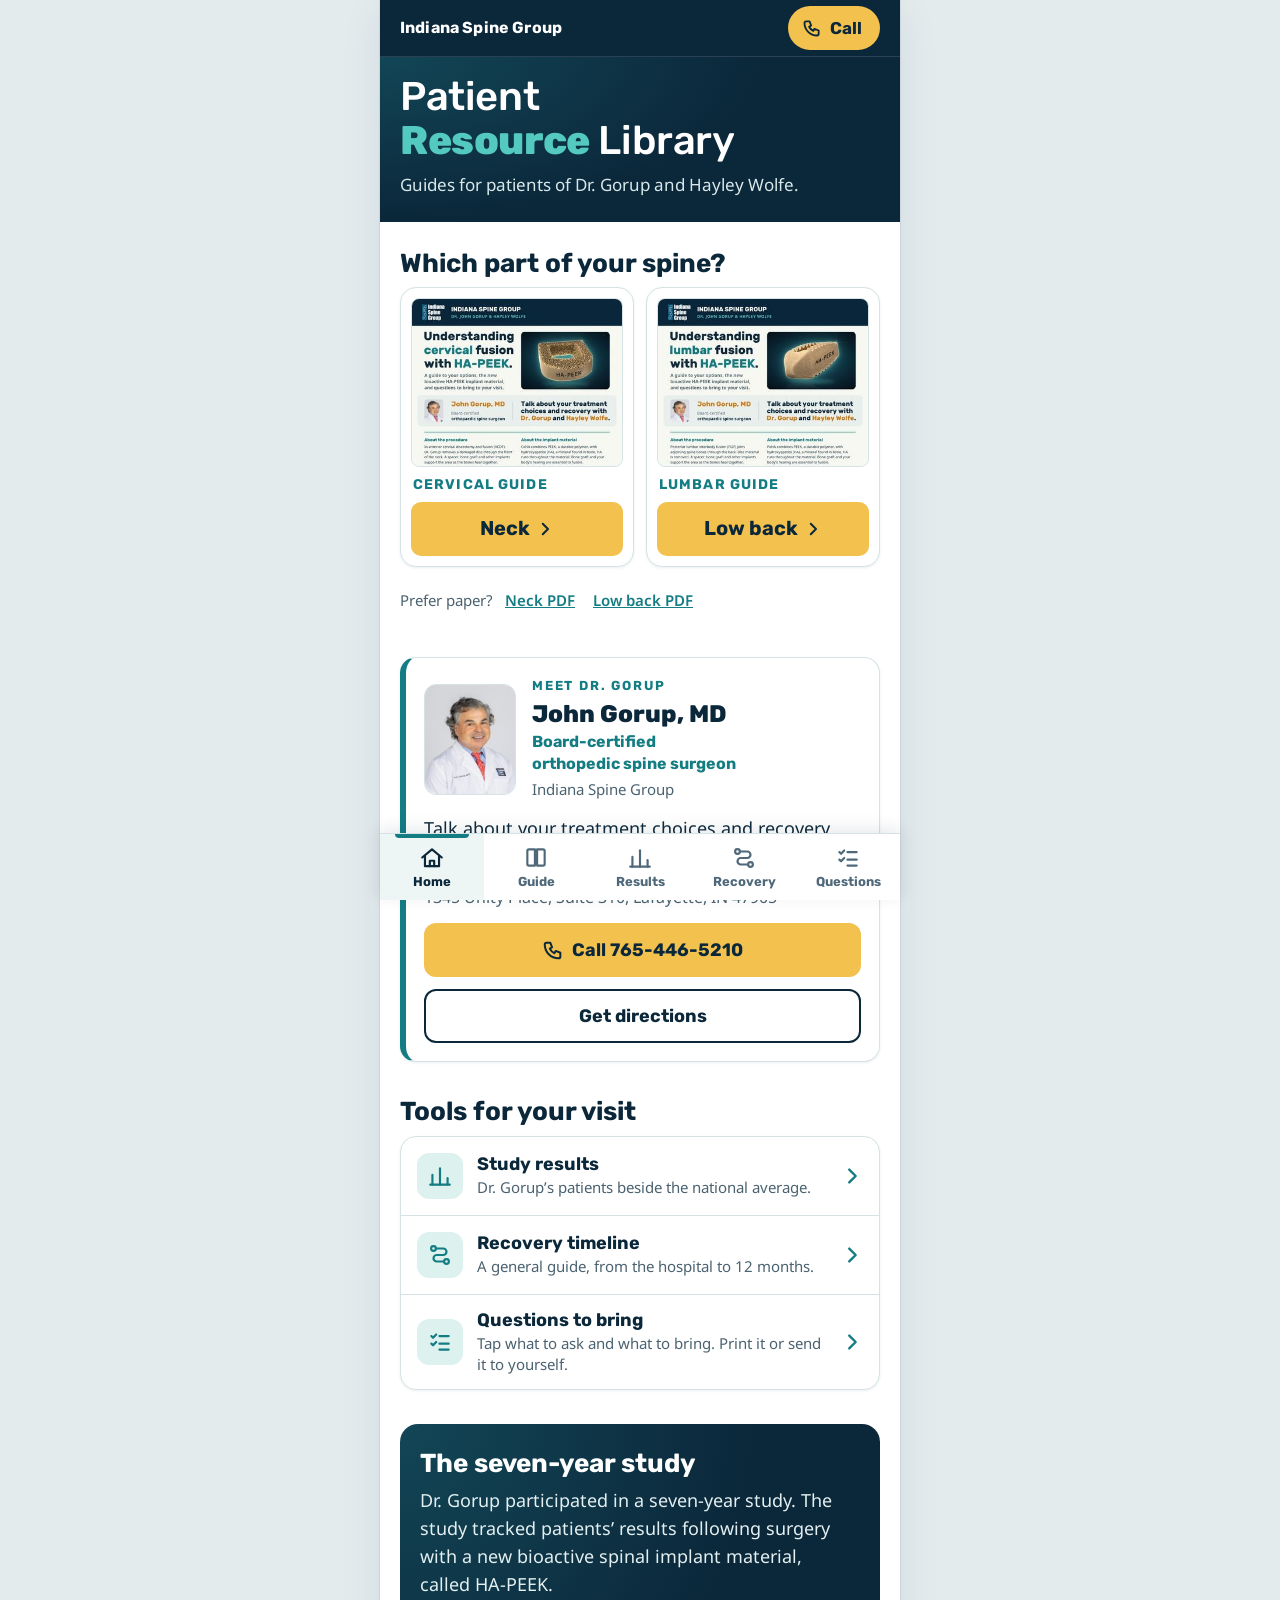
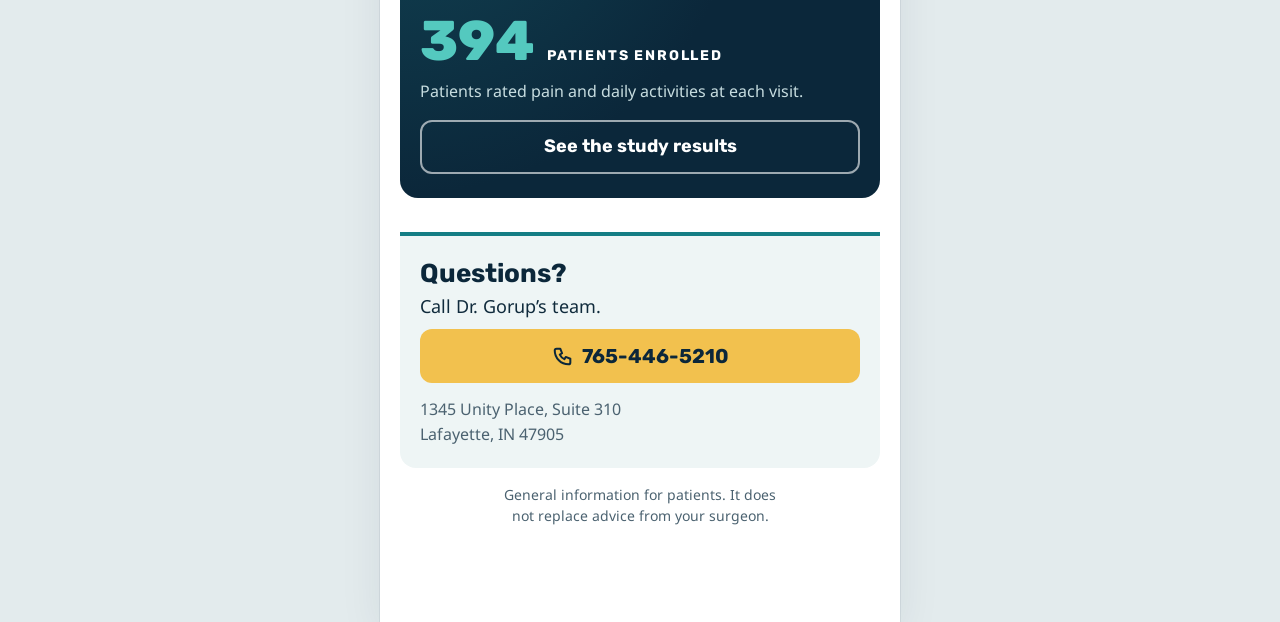
==== index.html @ 713bd97b "Site: remove the "Coming soon / Common questions" block from the home page - Home page no longer sho" ====
<!doctype html>
<html lang="en">
<head>
<meta charset="utf-8">
<meta name="viewport" content="width=device-width, initial-scale=1, viewport-fit=cover">
<meta name="robots" content="noindex, nofollow">
<meta name="format-detection" content="telephone=no">
<title>Patient Resource Library · Dr. John Gorup · Indiana Spine Group</title>
<meta name="description" content="Guides for patients of Dr. John Gorup and Hayley Wolfe at Indiana Spine Group.">
<meta name="theme-color" content="#0B273A">
<link rel="icon" href="favicon.svg" type="image/svg+xml">
<link rel="preload" href="assets/fonts/noto-sans-400.woff2" as="font" type="font/woff2" crossorigin>
<link rel="preload" href="assets/fonts/rubik-500.woff2" as="font" type="font/woff2" crossorigin>
<link rel="preload" href="assets/fonts/rubik-700.woff2" as="font" type="font/woff2" crossorigin>
<link rel="stylesheet" href="assets/site.css?v=4">
</head>
<body>
<a class="skip" href="#main">Skip to the content</a>
<div class="shell">
<div class="topbar no-print"><div class="in pad"><a class="brand" href="index.html">Indiana Spine Group</a><a class="call-pill" href="tel:+17654465210" aria-label="Call Dr. Gorup’s office, 765-446-5210"><svg viewBox="0 0 24 24" aria-hidden="true"><path d="M5 4h4l2 5-2.5 1.5a11 11 0 0 0 5 5L15 13l5 2v4a2 2 0 0 1-2 2A15 15 0 0 1 3 6a2 2 0 0 1 2-2z"/></svg>Call</a></div></div>
<header class="hero no-print"><div class="pad">
  
  <h1>Patient <b>Resource</b> Library</h1>
  <p class="sub">Guides for patients of Dr.&nbsp;Gorup and Hayley&nbsp;Wolfe.</p>
</div></header>
<main id="main" class="pad">
    <section aria-labelledby="g" id="guides">
      <h2 id="g">Which part of your spine?</h2>
      <div class="gpick">
        <a class="gcard" href="neck.html">
          <img src="guides/neck-cover-sm.jpg" width="360" height="466" alt="Cover of the neck guide: Understanding cervical fusion with HA-PEEK" fetchpriority="high">
          <span class="what">Cervical guide</span>
          <span class="go">Neck<svg viewBox="0 0 24 24" aria-hidden="true"><path d="m9 5 7 7-7 7"/></svg></span>
        </a>
        <a class="gcard" href="lower-back.html">
          <img src="guides/lower-back-cover-sm.jpg" width="360" height="466" alt="Cover of the low back guide: Understanding lumbar fusion with HA-PEEK">
          <span class="what">Lumbar guide</span>
          <span class="go">Low back<svg viewBox="0 0 24 24" aria-hidden="true"><path d="m9 5 7 7-7 7"/></svg></span>
        </a>
      </div>
      <p class="pdfs">Prefer paper? <a href="guides/neck-guide.pdf">Neck PDF</a> <a href="guides/lower-back-guide.pdf">Low back PDF</a></p>
    </section>

    <section class="meet" id="meet" aria-labelledby="m">
      <div class="meet-top">
        <img class="portrait" src="assets/dr-gorup-sm.jpg" width="240" height="292" alt="Portrait of Dr. John Gorup">
        <div>
          <h2 id="m" class="sec-title" style="margin:0 0 6px">Meet Dr. Gorup</h2>
          <p class="name">John&nbsp;Gorup,&nbsp;MD</p>
          <p class="cred">Board-certified orthopedic spine surgeon</p>
          <p class="where">Indiana Spine Group</p>
        </div>
      </div>
      <p>Talk about your treatment choices and recovery with Dr.&nbsp;Gorup and Hayley&nbsp;Wolfe.</p>
      <p class="addr">1345 Unity Place, Suite 310, Lafayette, IN 47905</p>
      <div class="btn-row"><a class="btn" href="tel:+17654465210"><svg viewBox="0 0 24 24" aria-hidden="true"><path d="M5 4h4l2 5-2.5 1.5a11 11 0 0 0 5 5L15 13l5 2v4a2 2 0 0 1-2 2A15 15 0 0 1 3 6a2 2 0 0 1 2-2z"/></svg>Call 765-446-5210</a><a class="btn ghost" href="https://www.google.com/maps/search/?api=1&amp;query=1345+Unity+Place+Suite+310+Lafayette+IN+47905">Get directions</a></div>
    </section>

    <section aria-labelledby="t">
      <h2 id="t">Tools for your visit</h2>
      <ul class="rows">
        <li><a class="row" href="results.html"><span class="ic"><svg viewBox="0 0 24 24" aria-hidden="true"><path d="M5 20v-9"/><path d="M12 20V5"/><path d="M19 20v-6"/><path d="M3 20h18"/></svg></span><span><b>Study results</b><small>Dr. Gorup’s patients beside the national average.</small></span><svg viewBox="0 0 24 24" aria-hidden="true" class="chev"><path d="m9 5 7 7-7 7"/></svg></a></li>
        <li><a class="row" href="recovery.html"><span class="ic"><svg viewBox="0 0 24 24" aria-hidden="true"><circle cx="6" cy="6" r="2.2"/><circle cx="18" cy="18" r="2.2"/><path d="M8.2 6H15a3 3 0 0 1 0 6H9a3 3 0 0 0 0 6h6.8"/></svg></span><span><b>Recovery timeline</b><small>A general guide, from the hospital to 12 months.</small></span><svg viewBox="0 0 24 24" aria-hidden="true" class="chev"><path d="m9 5 7 7-7 7"/></svg></a></li>
        <li><a class="row" href="visit.html"><span class="ic"><svg viewBox="0 0 24 24" aria-hidden="true"><path d="m4 6.5 1.6 1.6L8.5 5"/><path d="M11.5 6.5H20"/><path d="m4 13.5 1.6 1.6 2.9-3.1"/><path d="M11.5 13.5H20"/><path d="M11.5 19H20"/></svg></span><span><b>Questions to bring</b><small>Tap what to ask and what to bring. Print it or send it to yourself.</small></span><svg viewBox="0 0 24 24" aria-hidden="true" class="chev"><path d="m9 5 7 7-7 7"/></svg></a></li>
      </ul>
    </section>

    <section class="study" aria-labelledby="s">
      <h2 id="s">The seven-year study</h2>
      <p>Dr.&nbsp;Gorup participated in a seven-year study. The study tracked patients’ results following surgery with a new bioactive spinal implant material, called <span class="nb">HA-PEEK</span>.</p>
      <div class="stat"><b>394</b><span>patients enrolled</span></div>
      <p class="small">Patients rated pain and daily activities at each visit.</p>
      <a class="btn ondark" href="results.html">See the study results</a>
    </section>

    <section class="call no-print" aria-labelledby="q">
      <h2 id="q">Questions?</h2>
      <p>Call Dr.&nbsp;Gorup’s team.</p>
      <a class="btn" href="tel:+17654465210"><svg viewBox="0 0 24 24" aria-hidden="true"><path d="M5 4h4l2 5-2.5 1.5a11 11 0 0 0 5 5L15 13l5 2v4a2 2 0 0 1-2 2A15 15 0 0 1 3 6a2 2 0 0 1 2-2z"/></svg>765-446-5210</a>
      <address>1345 Unity Place, Suite 310<br>Lafayette, IN 47905</address>
    </section>
</main>
<footer class="no-print pad"><p>General information for patients. It does not replace advice from your surgeon.</p></footer>
</div>
<nav class="tabs no-print" aria-label="Main"><a data-tab="home" href="index.html" aria-current="page"><svg viewBox="0 0 24 24" aria-hidden="true"><path d="M3 11.5 12 4l9 7.5"/><path d="M5.5 10v9.5h13V10"/><path d="M10 19.5v-5h4v5"/></svg><span>Home</span></a><a data-tab="guide" href="index.html#guides"><svg viewBox="0 0 24 24" aria-hidden="true"><path d="M4 5.5C4 4.7 4.7 4 5.5 4H11v15H5.5c-.8 0-1.5-.7-1.5-1.5z"/><path d="M20 5.5c0-.8-.7-1.5-1.5-1.5H13v15h5.5c.8 0 1.5-.7 1.5-1.5z"/></svg><span>Guide</span></a><a data-tab="results" href="results.html"><svg viewBox="0 0 24 24" aria-hidden="true"><path d="M5 20v-9"/><path d="M12 20V5"/><path d="M19 20v-6"/><path d="M3 20h18"/></svg><span>Results</span></a><a data-tab="recovery" href="recovery.html"><svg viewBox="0 0 24 24" aria-hidden="true"><circle cx="6" cy="6" r="2.2"/><circle cx="18" cy="18" r="2.2"/><path d="M8.2 6H15a3 3 0 0 1 0 6H9a3 3 0 0 0 0 6h6.8"/></svg><span>Recovery</span></a><a data-tab="visit" href="visit.html"><svg viewBox="0 0 24 24" aria-hidden="true"><path d="m4 6.5 1.6 1.6L8.5 5"/><path d="M11.5 6.5H20"/><path d="m4 13.5 1.6 1.6 2.9-3.1"/><path d="M11.5 13.5H20"/><path d="M11.5 19H20"/></svg><span>Questions</span></a></nav>
<script src="assets/site.js?v=4" defer></script>
</body>
</html>
---- assets/site.css ----
/* Patient Resource Library: built for a phone, opened from a QR code.
   One column, big type, thumb-height buttons, a tab bar at the bottom. */
/* Fonts are bundled with the site (Rubik and Noto Sans, SIL Open Font License), so nothing loads from another company's server. */
@font-face { font-family: 'Rubik'; font-style: normal; font-weight: 500; font-display: swap; src: url(fonts/rubik-500.woff2) format('woff2'); }
@font-face { font-family: 'Rubik'; font-style: normal; font-weight: 700; font-display: swap; src: url(fonts/rubik-700.woff2) format('woff2'); }
@font-face { font-family: 'Rubik'; font-style: normal; font-weight: 800; font-display: swap; src: url(fonts/rubik-800.woff2) format('woff2'); }
@font-face { font-family: 'Noto Sans'; font-style: normal; font-weight: 400; font-display: swap; src: url(fonts/noto-sans-400.woff2) format('woff2'); }
@font-face { font-family: 'Noto Sans'; font-style: normal; font-weight: 600; font-display: swap; src: url(fonts/noto-sans-600.woff2) format('woff2'); }
@font-face { font-family: 'Noto Sans'; font-style: normal; font-weight: 700; font-display: swap; src: url(fonts/noto-sans-700.woff2) format('woff2'); }
:root { --navy:#0B273A; --navy-2:#124656; --teal:#147D84; --mint:#54C9BF; --gold:#F2C14E; --paper:#FFFFFF; --soft:#EEF5F5; --ink:#102B3C; --muted:#4B6270; --line:#D5E3E5;
        --coral:#D96A6A; --coral-ink:#B04646; --slate:#9DB1BA; --bar:56px; --tabs:66px;
        --head:'Rubik','Segoe UI',Arial,sans-serif; --body:'Noto Sans','Segoe UI',Arial,sans-serif; color-scheme: light; }
* { box-sizing: border-box; }
[hidden] { display: none !important; }
html { -webkit-text-size-adjust: 100%; text-size-adjust: 100%; scroll-behavior: smooth; scroll-padding-top: calc(var(--bar) + 16px); }
@media (prefers-reduced-motion: reduce) { html { scroll-behavior: auto; } }
body { margin: 0; background: #E3EBED; color: var(--ink); font: 400 1.125rem/1.55 var(--body); -webkit-tap-highlight-color: rgba(20,125,132,.18); overflow-wrap: break-word; }
a, button, label, input { touch-action: manipulation; }
.shell { max-width: 520px; margin: 0 auto; min-height: 100vh; background: var(--paper); box-shadow: 0 0 0 1px rgba(11,39,58,.07), 0 10px 40px rgba(11,39,58,.08); padding-bottom: calc(var(--tabs) + env(safe-area-inset-bottom) + 18px); }
.skip { position: absolute; left: -999px; top: 8px; z-index: 50; padding: 10px 14px; background: var(--gold); color: var(--navy); font: 700 1rem var(--head); border-radius: 8px; }
.skip:focus { left: 8px; }
.sr-only { position: absolute; width: 1px; height: 1px; margin: -1px; padding: 0; overflow: hidden; clip: rect(0,0,0,0); white-space: nowrap; border: 0; }
.pad { padding-inline: max(20px, env(safe-area-inset-left)) max(20px, env(safe-area-inset-right)); }
a { color: var(--teal); }
a:focus-visible, button:focus-visible, input:focus-visible, label:focus-within { outline: 3px solid var(--teal); outline-offset: 3px; }

/* top bar: always there, with the call button */
.topbar { position: sticky; top: 0; z-index: 20; background: var(--navy); border-bottom: 1px solid rgba(255,255,255,.12); }
.topbar .in { display: flex; align-items: center; justify-content: space-between; gap: 12px; min-height: var(--bar); padding-block: 6px; }
.brand { display: inline-flex; align-items: center; min-height: 44px; color: #fff; font: 700 1rem/1.2 var(--head); letter-spacing: .01em; text-decoration: none; }
.call-pill { display: inline-flex; align-items: center; gap: 8px; min-height: 44px; padding: 0 18px 0 14px; border-radius: 999px; background: var(--gold); color: var(--navy); font: 700 1.0625rem/1 var(--head); text-decoration: none; }
.call-pill svg { width: 20px; height: 20px; fill: none; stroke: currentColor; stroke-width: 2.2; stroke-linecap: round; stroke-linejoin: round; }

/* hero */
.hero { background: var(--navy); background-image: radial-gradient(120% 160% at 0% 0%, var(--navy-2) 0%, var(--navy) 62%); color: #fff; padding-block: 18px 24px; }
.eyebrow { margin: 0 0 8px; font: 700 .8125rem/1.3 var(--head); letter-spacing: .15em; text-transform: uppercase; color: var(--mint); }
h1 { margin: 0; font: 500 clamp(2rem, 9.2vw, 2.5rem)/1.1 var(--head); letter-spacing: -.01em; text-wrap: balance; }
h1 b { font-weight: 800; color: var(--mint); }
.sub { margin: 10px 0 0; font-size: 1.0625rem; line-height: 1.45; color: #D8E8EA; text-wrap: balance; }

/* page flow */
main.pad { display: flex; flex-direction: column; gap: 34px; padding-block: 26px 10px; }
h2 { margin: 0 0 8px; font: 700 1.625rem/1.2 var(--head); color: var(--navy); text-wrap: balance; }
h3 { margin: 0 0 6px; font: 700 1.1875rem/1.25 var(--head); color: var(--navy); text-wrap: balance; }
.lead { margin: 0 0 16px; color: var(--muted); text-wrap: pretty; }
p { text-wrap: pretty; }
.nb { white-space: nowrap; }
.sec-title { margin: 0 0 4px; font: 700 .8125rem/1.3 var(--head); letter-spacing: .14em; text-transform: uppercase; color: var(--teal); }

/* buttons: full width, thumb height */
.btn { display: flex; align-items: center; justify-content: center; gap: 8px; width: 100%; min-height: 54px; padding: 10px 20px; border-radius: 12px; border: 0; background: var(--gold); color: var(--navy); font: 700 1.125rem/1.2 var(--head); text-decoration: none; text-align: center; text-wrap: balance; cursor: pointer; }
.btn svg { width: 22px; height: 22px; flex: none; fill: none; stroke: currentColor; stroke-width: 2.2; stroke-linecap: round; stroke-linejoin: round; }
.btn.ghost { background: #fff; color: var(--navy); border: 2px solid var(--navy); }
.btn:active { filter: brightness(.95); }
.btn-row { display: grid; gap: 12px; }
.linkbtn { display: inline-flex; align-items: center; justify-content: center; min-height: 48px; font: 700 1.0625rem/1.2 var(--head); color: var(--teal); }
.meta { margin: 8px 0 0; font-size: .9375rem; color: var(--muted); }
.meta a { color: var(--teal); font-weight: 600; }

/* home: choose your guide */
.gpick { display: grid; grid-template-columns: 1fr 1fr; gap: 12px; }
.gcard { display: flex; flex-direction: column; padding: 10px; border: 1px solid var(--line); border-radius: 16px; background: #fff; box-shadow: 0 1px 3px rgba(11,39,58,.08); text-decoration: none; color: var(--ink); }
.gcard img { display: block; width: 100%; height: auto; aspect-ratio: 5 / 4; object-fit: cover; object-position: top; border-radius: 8px; border: 1px solid var(--line); background: var(--soft); }
.gcard .what { display: block; margin: 9px 2px 8px; font: 700 .875rem/1.25 var(--head); letter-spacing: .08em; text-transform: uppercase; color: var(--teal); }
.gcard .go { display: flex; align-items: center; justify-content: center; gap: 6px; min-height: 54px; margin-top: auto; padding: 8px 10px; border-radius: 10px; background: var(--gold); color: var(--navy); font: 700 1.25rem/1.15 var(--head); text-align: center; }
.gcard .go svg { width: 18px; height: 18px; flex: none; fill: none; stroke: currentColor; stroke-width: 2.6; stroke-linecap: round; stroke-linejoin: round; }
.pdfs { margin: 12px 0 0; display: flex; flex-wrap: wrap; align-items: center; gap: 0 6px; font-size: .9375rem; color: var(--muted); }
.pdfs a { display: inline-flex; align-items: center; min-height: 44px; padding: 0 6px; font-weight: 600; }

/* tap rows */
.rows { margin: 0; padding: 0; list-style: none; border: 1px solid var(--line); border-radius: 16px; overflow: hidden; background: #fff; box-shadow: 0 1px 3px rgba(11,39,58,.08); }
.rows li + li { border-top: 1px solid var(--line); }
.row { display: flex; align-items: center; gap: 14px; min-height: 78px; padding: 14px 16px; text-decoration: none; color: var(--ink); }
.row:active { background: var(--soft); }
.row .ic { flex: none; display: grid; place-items: center; width: 46px; height: 46px; border-radius: 12px; background: #DDF1EE; color: var(--teal); }
.row .ic svg { width: 26px; height: 26px; fill: none; stroke: currentColor; stroke-width: 2; stroke-linecap: round; stroke-linejoin: round; }
.row b { display: block; font: 700 1.125rem/1.25 var(--head); color: var(--navy); }
.row small { display: block; margin-top: 2px; font: 400 .9375rem/1.4 var(--body); color: var(--muted); }
.row .chev { flex: none; margin-left: auto; width: 22px; height: 22px; fill: none; stroke: var(--teal); stroke-width: 2.6; stroke-linecap: round; stroke-linejoin: round; }
.more { margin: 0; text-align: center; color: var(--muted); font-size: .9375rem; }

/* surgeon card */
.meet { display: grid; gap: 14px; padding: 20px 18px 18px; border: 1px solid var(--line); border-left: 6px solid var(--teal); border-radius: 16px; background: #fff; box-shadow: 0 1px 3px rgba(11,39,58,.08); }
.meet-top { display: grid; grid-template-columns: 92px 1fr; gap: 4px 16px; align-items: center; }
.portrait { display: block; width: 100%; height: auto; border-radius: 12px; border: 1px solid var(--line); background: var(--soft); }
.meet .name { margin: 0; font: 800 clamp(1.2rem, 6vw, 1.5rem)/1.15 var(--head); color: var(--navy); white-space: nowrap; }
.meet .cred { margin: 3px 0 0; font: 700 1rem/1.35 var(--head); color: var(--teal); text-wrap: balance; }
.meet p { margin: 0; }
.meet .where { margin: 3px 0 0; color: var(--muted); font-size: .9375rem; }
.meet .addr { color: var(--muted); font-size: 1rem; }

/* dark study block */
.study { background: var(--navy); background-image: radial-gradient(120% 160% at 0% 0%, var(--navy-2) 0%, var(--navy) 62%); color: #fff; border-radius: 18px; padding: 24px 20px; }
.study h2 { color: #fff; }
.study p { margin: 0 0 14px; color: #E3EFF0; }
.study a { color: var(--mint); font-weight: 600; }
.study .btn.ondark { margin-top: 16px; background: transparent; color: #fff; border: 2px solid rgba(255,255,255,.6); }
.stat { display: flex; align-items: baseline; flex-wrap: wrap; gap: 4px 12px; margin: 4px 0 10px; }
.stat b { font: 800 3.5rem/1 var(--head); color: var(--mint); }
.stat span { font: 700 .875rem/1.3 var(--head); letter-spacing: .13em; text-transform: uppercase; color: #fff; }
.stat small { flex-basis: 100%; font: 600 1rem/1.3 var(--body); color: #C7DDE0; }
.study .small { margin: 0; font-size: 1rem; color: #C7DDE0; }
.visits { display: grid; grid-template-columns: repeat(6, 1fr); gap: 8px; margin: 14px 0 12px; padding: 0; list-style: none; }
.visits li { grid-column: span 2; }
.visits li:nth-child(4) { grid-column: 2 / span 2; }   /* five stops: the second row of two sits centred under the first row of three */
.visits li { padding: 11px 6px; border-radius: 10px; background: rgba(255,255,255,.1); border: 1px solid rgba(255,255,255,.18); text-align: center; font: 700 .9375rem/1.25 var(--head); color: #fff; }
.visits li:first-child { background: rgba(84,201,191,.18); }

/* call block */
.call { border-top: 4px solid var(--teal); background: var(--soft); border-radius: 0 0 16px 16px; padding: 22px 20px 22px; }
.call h2 { margin-bottom: 4px; }
.call p { margin: 0 0 8px; }
.call .btn { margin: 4px 0 14px; font-size: 1.25rem; }
.call address { font-style: normal; color: var(--muted); font-size: 1rem; }

/* footer */
footer { padding-block: 6px 12px; display: grid; gap: 8px; }
footer p { margin: 0; font-size: .875rem; line-height: 1.5; color: var(--muted); text-align: center; text-wrap: balance; }

/* bottom tab bar */
.tabs { position: fixed; left: 50%; bottom: 0; transform: translateX(-50%); z-index: 30; display: grid; grid-template-columns: repeat(5, 1fr); width: 100%; max-width: 520px; padding-bottom: env(safe-area-inset-bottom); background: #fff; border-top: 1px solid var(--line); box-shadow: 0 -4px 16px rgba(11,39,58,.1); }
.tabs a { position: relative; display: flex; flex-direction: column; align-items: center; justify-content: center; gap: 4px; min-height: var(--tabs); padding: 8px 2px 7px; color: #50697A; text-decoration: none; font: 700 .8125rem/1.1 var(--head); }
.tabs svg { width: 26px; height: 26px; fill: none; stroke: currentColor; stroke-width: 2; stroke-linecap: round; stroke-linejoin: round; }
.tabs a[aria-current="page"] { color: var(--navy); background: var(--soft); }
.tabs a[aria-current="page"]::before { content: ""; position: absolute; left: 14%; right: 14%; top: 0; height: 4px; border-radius: 0 0 4px 4px; background: var(--teal); }
.tabs a:active { background: var(--soft); }

/* neck / low back switch: stays under the top bar while you scroll */
.seg-wrap { display: none; }
.js .seg-wrap { display: block; position: sticky; top: var(--bar); z-index: 15; margin-inline: -20px; padding: 10px 20px; background: rgba(255,255,255,.97); border-bottom: 1px solid var(--line); }
.seg { display: grid; grid-template-columns: 1fr 1fr; padding: 4px; gap: 4px; border: 2px solid var(--navy); border-radius: 14px; background: #fff; }
.seg button { min-height: 50px; padding: 8px 10px; border: 0; border-radius: 10px; background: transparent; color: var(--navy); font: 700 1.125rem/1.2 var(--head); cursor: pointer; }
.seg button[aria-pressed="true"] { background: var(--navy); color: #fff; }
.panel-head { display: none; margin: 0 0 14px; }
html:not(.js) .panel-head { display: block; }
main.pad:has(.seg-wrap) { padding-top: 0; gap: 0; }
main.pad:has(.seg-wrap) > :not(.seg-wrap) { margin-top: 30px; }
html:not(.js) main.pad:has(.seg-wrap) { padding-top: 26px; }

/* info panels */
.info-grid { display: grid; gap: 14px; }
.info { padding: 20px 20px 18px; border-radius: 16px; }
.info h3 { margin-bottom: 8px; }
.info p { margin: 0; }
.info.gold { background: #F7DD9A; }
.info.teal { background: #BFEDE7; }
.info.soft { background: var(--soft); border: 1px solid var(--line); }
.info.risk { background: #fff; border: 2px solid var(--line); }
.inshort { margin: 14px 0 0; padding: 16px 18px; border-radius: 14px; background: var(--navy); color: #fff; font-size: 1.125rem; }
.inshort b { display: block; margin-bottom: 6px; font: 800 .8125rem/1 var(--head); letter-spacing: .13em; text-transform: uppercase; color: var(--gold); }
.inshort strong { color: var(--gold); }

/* results */
.chart-grid, .vs-grid { display: grid; gap: 16px; }
.chart { margin: 0; padding: 18px 14px 10px; border: 1px solid var(--line); border-radius: 16px; background: #fff; box-shadow: 0 1px 3px rgba(11,39,58,.06); }
.chart h3 { font-size: 1.1875rem; margin-bottom: 2px; padding-inline: 2px; }
.chart .scale { margin: 0; padding-inline: 2px; font-size: .9375rem; color: var(--muted); }
.chart .better { margin: 2px 0 2px; padding-inline: 2px; font: 700 .8125rem/1.3 var(--head); letter-spacing: .08em; text-transform: uppercase; color: var(--teal); }
.chart svg { display: block; width: 100%; height: auto; }
.chart text { font-family: var(--body); }
.chart .v { font: 800 20px var(--head); fill: var(--navy); }
.chart .x { font: 700 15px var(--head); fill: var(--ink); }
.chart .n { font: 400 15px var(--body); fill: var(--muted); }
.vs-card { padding: 18px 16px 16px; border: 1px solid var(--line); border-radius: 16px; background: #fff; box-shadow: 0 1px 3px rgba(11,39,58,.06); }
.vs-head { margin-bottom: 12px; }
.vs-card h3 { font-size: 1.1875rem; margin-bottom: 2px; }
.vs-card .def { margin: 0; font-size: .9375rem; color: var(--muted); }
.vs-cols { display: grid; grid-template-columns: 1fr 1fr; }
.vs-cols .vs-row + .vs-row { padding-left: 14px; margin-left: 14px; border-left: 1px solid var(--line); }
.who { display: block; font: 700 .9375rem/1.2 var(--head); color: var(--ink); }
.num { display: block; margin: 4px 0 0; font: 800 clamp(2.25rem, 11.4vw, 2.75rem)/1.05 var(--head); letter-spacing: -.02em; }
.vs-row.g .num { color: var(--teal); }
.vs-row.nat .num { color: var(--coral); }
.vs-row .n { display: block; margin-top: 3px; font-size: .9375rem; color: var(--muted); }
.bar { height: 9px; margin-top: 10px; border-radius: 5px; background: var(--soft); overflow: hidden; }
.bar i { display: block; height: 100%; border-radius: 5px; }
.vs-row.g .bar i { background: var(--teal); }
.vs-row.nat .bar i { background: var(--coral); }
.notes { margin: 14px 0 0; padding: 16px 18px; border-radius: 14px; background: var(--soft); border: 1px solid var(--line); }
.notes p { margin: 0 0 8px; font-size: 1.0625rem; color: var(--ink); }
.notes p:last-child { margin-bottom: 0; }
.legend { display: flex; flex-wrap: wrap; gap: 6px 18px; margin: 0 0 14px; padding: 0; list-style: none; font: 700 1rem/1.2 var(--head); }
.legend li::before { content: ""; display: inline-block; width: 15px; height: 15px; margin-right: 8px; border-radius: 4px; vertical-align: -2px; }
.legend .g::before { background: var(--teal); }
.legend .nat::before { background: var(--coral); }

/* recovery timeline */
.timeline { margin: 0; padding: 0; list-style: none; position: relative; }
.timeline::before { content: ""; position: absolute; left: 13px; top: 14px; bottom: 14px; width: 3px; background: var(--line); border-radius: 2px; }
.step { position: relative; padding: 0 0 16px 40px; }
.step:last-child { padding-bottom: 0; }
.step::before { content: ""; position: absolute; left: 3px; top: 22px; width: 23px; height: 23px; border-radius: 50%; background: #fff; border: 5px solid var(--teal); }
.step:last-child::before { background: var(--teal); }
.step .card { padding: 16px 16px 16px; border: 1px solid var(--line); border-radius: 16px; background: #fff; box-shadow: 0 1px 3px rgba(11,39,58,.08); }
.step .when { margin: 0 0 4px; font: 700 .8125rem/1.2 var(--head); letter-spacing: .14em; text-transform: uppercase; color: var(--teal); }
.step h3 { margin: 0 0 6px; font-size: 1.3125rem; }
.step p { margin: 0; font-size: 1.125rem; }
.step p + p { margin-top: 5px; }

/* visit tool */
.picks { display: grid; gap: 10px; margin: 12px 0 0; padding: 0; list-style: none; }
.pick { display: flex; align-items: flex-start; gap: 14px; min-height: 60px; padding: 13px 16px; border: 2px solid var(--line); border-radius: 14px; background: #fff; cursor: pointer; }
.pick input { flex: none; width: 28px; height: 28px; margin: 1px 0 0; accent-color: var(--teal); cursor: pointer; }
.pick .t { display: block; font: 700 1.125rem/1.35 var(--head); color: var(--navy); }
.pick .d { display: block; margin-top: 2px; font-size: 1rem; line-height: 1.4; color: var(--muted); }
.pick.on { border-color: var(--teal); background: #E7F5F3; }
#t .group { margin-top: 26px; }
#t .group h3 { font-size: 1.1875rem; }
.addrow { display: grid; gap: 10px; margin-top: 12px; }
.addrow input[type=text] { width: 100%; min-height: 56px; padding: 10px 14px; border: 2px solid var(--line); border-radius: 14px; font: 400 1.125rem var(--body); color: var(--ink); background: #fff; }
.addrow input[type=text]:focus { border-color: var(--teal); outline: none; box-shadow: 0 0 0 3px rgba(20,125,132,.25); }
.mylist { padding: 22px 18px 20px; border: 2px solid var(--navy); border-radius: 18px; background: #fff; }
.mylist h2 { margin-bottom: 2px; }
.mylist .print-only { display: none; }
.mylist h3 { margin: 16px 0 6px; font-size: 1.0625rem; color: var(--teal); letter-spacing: .08em; text-transform: uppercase; }
.mylist ul { margin: 0; padding-left: 22px; }
.mylist li { margin: 6px 0; }
.mylist .empty { margin: 8px 0 0; color: var(--muted); }
.mylist .rm { display: inline-flex; align-items: center; min-height: 40px; margin-left: 6px; padding: 0 10px; border: 0; background: none; color: var(--coral-ink); font: 600 1rem var(--body); text-decoration: underline; cursor: pointer; }
.privacy { margin: 12px 0 0; font-size: .9375rem; color: var(--muted); }
.floatlist { position: fixed; z-index: 25; right: max(14px, env(safe-area-inset-right)); bottom: calc(var(--tabs) + env(safe-area-inset-bottom) + 12px); display: inline-flex; align-items: center; min-height: 52px; padding: 0 22px; border-radius: 999px; background: var(--navy); color: #fff; font: 700 1.0625rem/1 var(--head); text-decoration: none; box-shadow: 0 6px 18px rgba(11,39,58,.35); }

/* narrow phones: keep the two guide buttons on one line */
@media (max-width: 374px) { .gcard .go { font-size: 1.125rem; padding-inline: 4px; gap: 3px; } .gcard .go svg { width: 16px; height: 16px; } }

/* phone turned sideways: give the page the height back */
@media (max-height: 500px) and (orientation: landscape) {
  :root { --tabs: 54px; --bar: 0px; }
  .topbar { position: static; }
  .tabs a { flex-direction: row; gap: 8px; padding-block: 4px; }
  .tabs svg { width: 22px; height: 22px; }
  .seg-wrap { top: 0 !important; }
}

/* desktop: the same phone column, centred */
@media (min-width: 521px) { .shell { margin-block: 0; } }

@media print {
  .no-print, .topbar, .hero, footer, .skip, .floatlist, .tabs { display: none !important; }
  body { font-size: 12pt; color: #000; background: #fff; }
  .shell { max-width: none; padding: 0; box-shadow: none; min-height: 0; }
  main.pad { padding: 0; display: block; }
  .mylist { border: 0; padding: 0; }
  .mylist .print-only { display: block; margin: 0 0 12px; }
  .mylist .print-only h1 { font: 800 22pt/1.2 var(--head); color: #000; }
  .mylist .print-only p { margin: 4px 0 0; font-size: 11pt; }
  .mylist .rm, .mylist .actions, .privacy { display: none !important; }
  .mylist li { break-inside: avoid; }
}
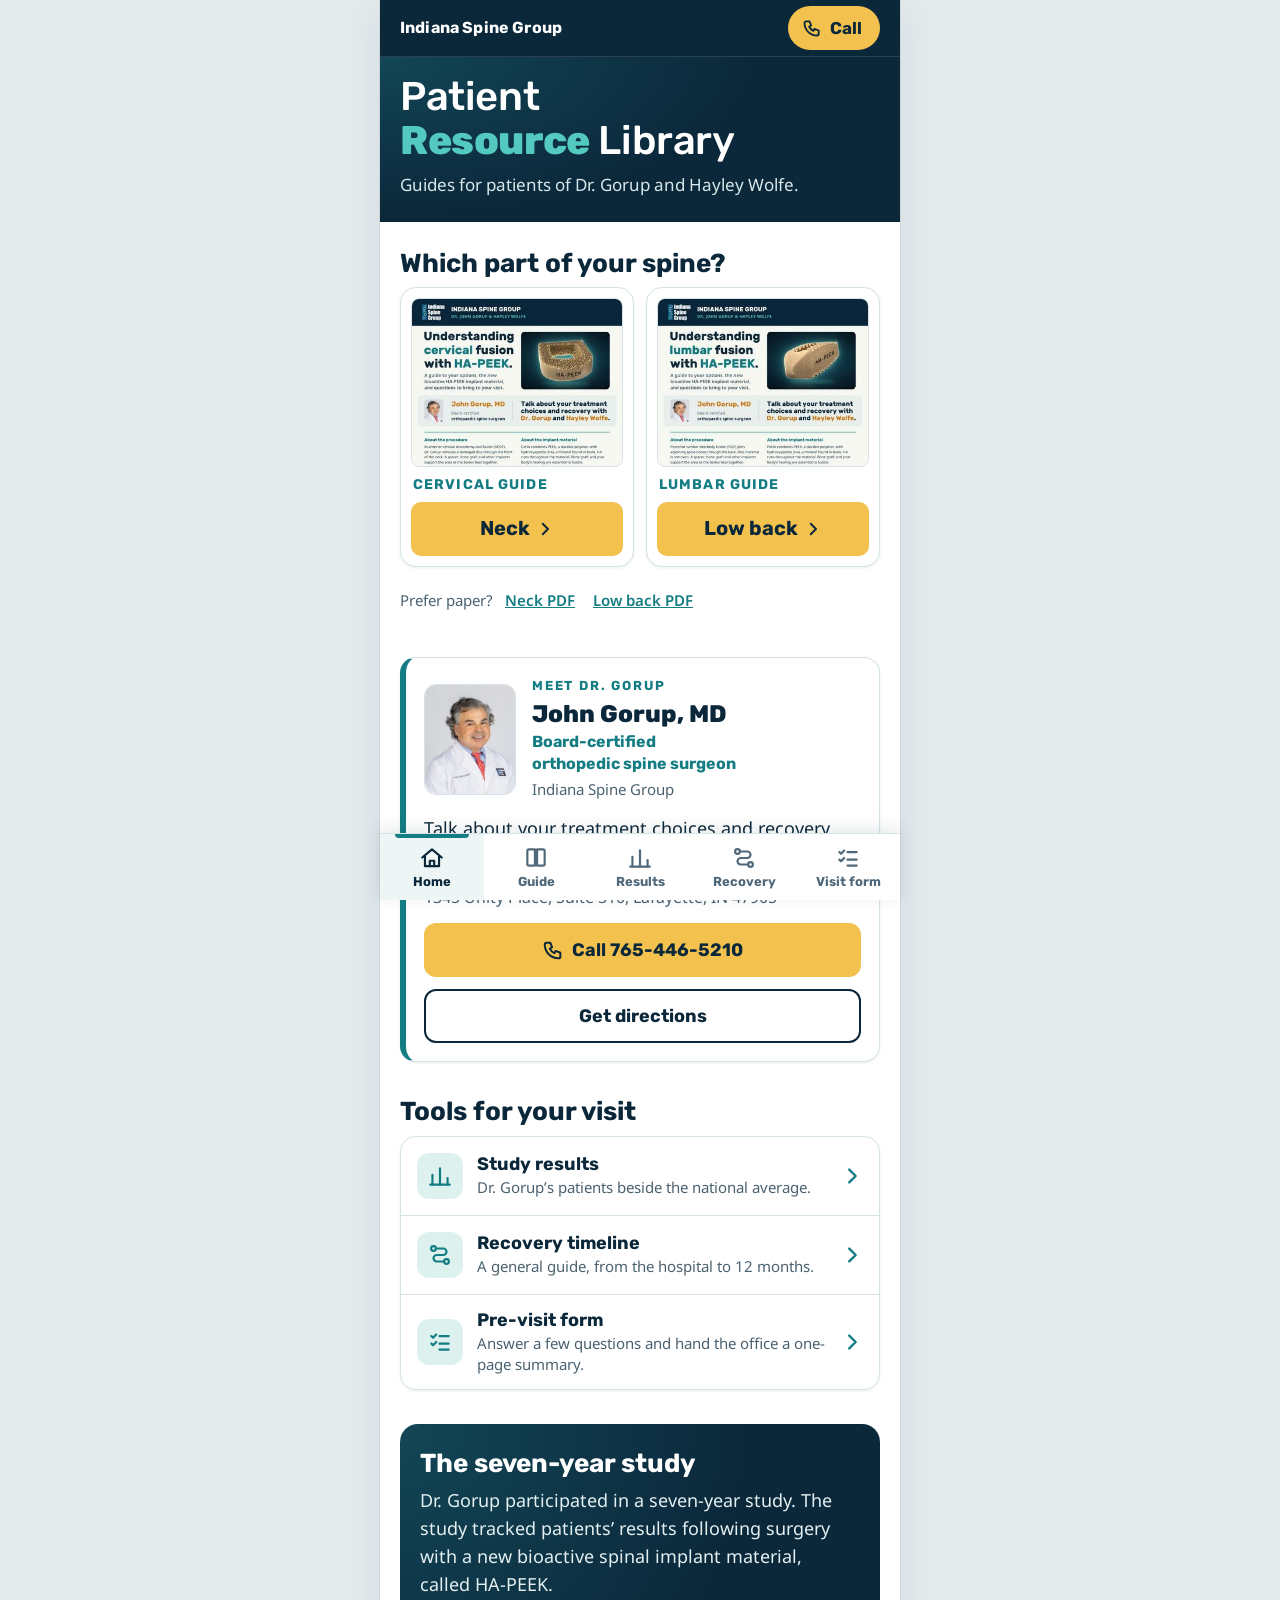
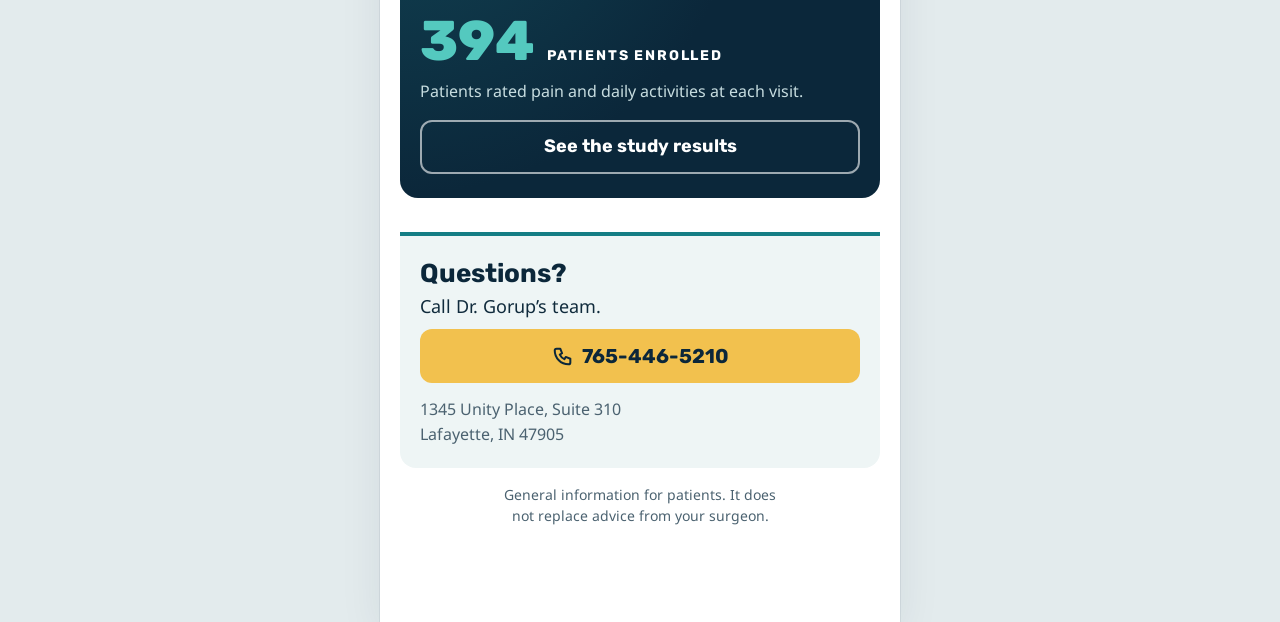
==== commit 4aa65652: "Visit page: pre-visit form for neck and low back with imaging and records checklist and a one-page s" ====
--- a/index.html
+++ b/index.html
@@ -12,7 +12,7 @@
 <link rel="preload" href="assets/fonts/noto-sans-400.woff2" as="font" type="font/woff2" crossorigin>
 <link rel="preload" href="assets/fonts/rubik-500.woff2" as="font" type="font/woff2" crossorigin>
 <link rel="preload" href="assets/fonts/rubik-700.woff2" as="font" type="font/woff2" crossorigin>
-<link rel="stylesheet" href="assets/site.css?v=4">
+<link rel="stylesheet" href="assets/site.css?v=6">
 </head>
 <body>
 <a class="skip" href="#main">Skip to the content</a>
@@ -22,6 +22,7 @@
   
   <h1>Patient <b>Resource</b> Library</h1>
   <p class="sub">Guides for patients of Dr.&nbsp;Gorup and Hayley&nbsp;Wolfe.</p>
+  
 </div></header>
 <main id="main" class="pad">
     <section aria-labelledby="g" id="guides">
@@ -61,7 +62,7 @@
       <ul class="rows">
         <li><a class="row" href="results.html"><span class="ic"><svg viewBox="0 0 24 24" aria-hidden="true"><path d="M5 20v-9"/><path d="M12 20V5"/><path d="M19 20v-6"/><path d="M3 20h18"/></svg></span><span><b>Study results</b><small>Dr. Gorup’s patients beside the national average.</small></span><svg viewBox="0 0 24 24" aria-hidden="true" class="chev"><path d="m9 5 7 7-7 7"/></svg></a></li>
         <li><a class="row" href="recovery.html"><span class="ic"><svg viewBox="0 0 24 24" aria-hidden="true"><circle cx="6" cy="6" r="2.2"/><circle cx="18" cy="18" r="2.2"/><path d="M8.2 6H15a3 3 0 0 1 0 6H9a3 3 0 0 0 0 6h6.8"/></svg></span><span><b>Recovery timeline</b><small>A general guide, from the hospital to 12 months.</small></span><svg viewBox="0 0 24 24" aria-hidden="true" class="chev"><path d="m9 5 7 7-7 7"/></svg></a></li>
-        <li><a class="row" href="visit.html"><span class="ic"><svg viewBox="0 0 24 24" aria-hidden="true"><path d="m4 6.5 1.6 1.6L8.5 5"/><path d="M11.5 6.5H20"/><path d="m4 13.5 1.6 1.6 2.9-3.1"/><path d="M11.5 13.5H20"/><path d="M11.5 19H20"/></svg></span><span><b>Questions to bring</b><small>Tap what to ask and what to bring. Print it or send it to yourself.</small></span><svg viewBox="0 0 24 24" aria-hidden="true" class="chev"><path d="m9 5 7 7-7 7"/></svg></a></li>
+        <li><a class="row" href="visit.html"><span class="ic"><svg viewBox="0 0 24 24" aria-hidden="true"><path d="m4 6.5 1.6 1.6L8.5 5"/><path d="M11.5 6.5H20"/><path d="m4 13.5 1.6 1.6 2.9-3.1"/><path d="M11.5 13.5H20"/><path d="M11.5 19H20"/></svg></span><span><b>Pre-visit form</b><small>Answer a few questions and hand the office a one-page summary.</small></span><svg viewBox="0 0 24 24" aria-hidden="true" class="chev"><path d="m9 5 7 7-7 7"/></svg></a></li>
       </ul>
     </section>
 
@@ -82,7 +83,7 @@
 </main>
 <footer class="no-print pad"><p>General information for patients. It does not replace advice from your surgeon.</p></footer>
 </div>
-<nav class="tabs no-print" aria-label="Main"><a data-tab="home" href="index.html" aria-current="page"><svg viewBox="0 0 24 24" aria-hidden="true"><path d="M3 11.5 12 4l9 7.5"/><path d="M5.5 10v9.5h13V10"/><path d="M10 19.5v-5h4v5"/></svg><span>Home</span></a><a data-tab="guide" href="index.html#guides"><svg viewBox="0 0 24 24" aria-hidden="true"><path d="M4 5.5C4 4.7 4.7 4 5.5 4H11v15H5.5c-.8 0-1.5-.7-1.5-1.5z"/><path d="M20 5.5c0-.8-.7-1.5-1.5-1.5H13v15h5.5c.8 0 1.5-.7 1.5-1.5z"/></svg><span>Guide</span></a><a data-tab="results" href="results.html"><svg viewBox="0 0 24 24" aria-hidden="true"><path d="M5 20v-9"/><path d="M12 20V5"/><path d="M19 20v-6"/><path d="M3 20h18"/></svg><span>Results</span></a><a data-tab="recovery" href="recovery.html"><svg viewBox="0 0 24 24" aria-hidden="true"><circle cx="6" cy="6" r="2.2"/><circle cx="18" cy="18" r="2.2"/><path d="M8.2 6H15a3 3 0 0 1 0 6H9a3 3 0 0 0 0 6h6.8"/></svg><span>Recovery</span></a><a data-tab="visit" href="visit.html"><svg viewBox="0 0 24 24" aria-hidden="true"><path d="m4 6.5 1.6 1.6L8.5 5"/><path d="M11.5 6.5H20"/><path d="m4 13.5 1.6 1.6 2.9-3.1"/><path d="M11.5 13.5H20"/><path d="M11.5 19H20"/></svg><span>Questions</span></a></nav>
-<script src="assets/site.js?v=4" defer></script>
+<nav class="tabs no-print" aria-label="Main"><a data-tab="home" href="index.html" aria-current="page"><svg viewBox="0 0 24 24" aria-hidden="true"><path d="M3 11.5 12 4l9 7.5"/><path d="M5.5 10v9.5h13V10"/><path d="M10 19.5v-5h4v5"/></svg><span>Home</span></a><a data-tab="guide" href="index.html#guides"><svg viewBox="0 0 24 24" aria-hidden="true"><path d="M4 5.5C4 4.7 4.7 4 5.5 4H11v15H5.5c-.8 0-1.5-.7-1.5-1.5z"/><path d="M20 5.5c0-.8-.7-1.5-1.5-1.5H13v15h5.5c.8 0 1.5-.7 1.5-1.5z"/></svg><span>Guide</span></a><a data-tab="results" href="results.html"><svg viewBox="0 0 24 24" aria-hidden="true"><path d="M5 20v-9"/><path d="M12 20V5"/><path d="M19 20v-6"/><path d="M3 20h18"/></svg><span>Results</span></a><a data-tab="recovery" href="recovery.html"><svg viewBox="0 0 24 24" aria-hidden="true"><circle cx="6" cy="6" r="2.2"/><circle cx="18" cy="18" r="2.2"/><path d="M8.2 6H15a3 3 0 0 1 0 6H9a3 3 0 0 0 0 6h6.8"/></svg><span>Recovery</span></a><a data-tab="visit" href="visit.html"><svg viewBox="0 0 24 24" aria-hidden="true"><path d="m4 6.5 1.6 1.6L8.5 5"/><path d="M11.5 6.5H20"/><path d="m4 13.5 1.6 1.6 2.9-3.1"/><path d="M11.5 13.5H20"/><path d="M11.5 19H20"/></svg><span>Visit form</span></a></nav>
+<script src="assets/site.js?v=6" defer></script>
 </body>
 </html>
--- a/assets/site.css
+++ b/assets/site.css
@@ -37,6 +37,9 @@
 h1 { margin: 0; font: 500 clamp(2rem, 9.2vw, 2.5rem)/1.1 var(--head); letter-spacing: -.01em; text-wrap: balance; }
 h1 b { font-weight: 800; color: var(--mint); }
 .sub { margin: 10px 0 0; font-size: 1.0625rem; line-height: 1.45; color: #D8E8EA; text-wrap: balance; }
+
+.hero-img { margin: 20px 0 0; border-radius: 16px; overflow: hidden; border: 1px solid rgba(255,255,255,.14); line-height: 0; }
+.hero-img img { display: block; width: 100%; height: auto; aspect-ratio: 1000 / 469; }
 
 /* page flow */
 main.pad { display: flex; flex-direction: column; gap: 34px; padding-block: 26px 10px; }
@@ -218,7 +221,7 @@
 .mylist .empty { margin: 8px 0 0; color: var(--muted); }
 .mylist .rm { display: inline-flex; align-items: center; min-height: 40px; margin-left: 6px; padding: 0 10px; border: 0; background: none; color: var(--coral-ink); font: 600 1rem var(--body); text-decoration: underline; cursor: pointer; }
 .privacy { margin: 12px 0 0; font-size: .9375rem; color: var(--muted); }
-.floatlist { position: fixed; z-index: 25; right: max(14px, env(safe-area-inset-right)); bottom: calc(var(--tabs) + env(safe-area-inset-bottom) + 12px); display: inline-flex; align-items: center; min-height: 52px; padding: 0 22px; border-radius: 999px; background: var(--navy); color: #fff; font: 700 1.0625rem/1 var(--head); text-decoration: none; box-shadow: 0 6px 18px rgba(11,39,58,.35); }
+.floatlist { position: fixed; z-index: 25; right: max(14px, env(safe-area-inset-right), calc(50% - 246px)); bottom: calc(var(--tabs) + env(safe-area-inset-bottom) + 12px); display: inline-flex; align-items: center; min-height: 52px; padding: 0 22px; border-radius: 999px; background: var(--navy); color: #fff; font: 700 1.0625rem/1 var(--head); text-decoration: none; box-shadow: 0 6px 18px rgba(11,39,58,.35); }
 
 /* narrow phones: keep the two guide buttons on one line */
 @media (max-width: 374px) { .gcard .go { font-size: 1.125rem; padding-inline: 4px; gap: 3px; } .gcard .go svg { width: 16px; height: 16px; } }
@@ -247,3 +250,112 @@
   .mylist .rm, .mylist .actions, .privacy { display: none !important; }
   .mylist li { break-inside: avoid; }
 }
+
+/* ---- pre-visit form ---- */
+.intake { display: flex; flex-direction: column; gap: 28px; }
+.in-lede { margin: 0; color: var(--muted); }
+.in-progress { position: sticky; top: var(--bar); z-index: 14; margin-inline: -20px; padding: 10px 20px 9px; background: rgba(255,255,255,.97); border-bottom: 1px solid var(--line); }
+.in-progress .bar { height: 9px; border-radius: 99px; background: var(--line); overflow: hidden; }
+.in-progress .bar i { display: block; height: 100%; width: 0; background: var(--teal); border-radius: 99px; transition: width .25s ease; }
+.in-progress p { margin: 6px 0 0; font: 700 .9375rem/1.2 var(--head); color: var(--muted); }
+#intake-form, .spine-panel, .q-wrap { display: flex; flex-direction: column; gap: 40px; }
+.q-sec { display: flex; flex-direction: column; gap: 24px; }
+.q-sec > h2 { margin-bottom: 0; }
+.q-sec > .lead { margin: -14px 0 0; }
+fieldset.q { margin: 0; padding: 0; border: 0; min-width: 0; display: flex; flex-direction: column; gap: 10px; }
+fieldset.q legend { float: left; width: 100%; padding: 0; margin: 0 0 10px; font: 700 1.1875rem/1.3 var(--head); color: var(--navy); text-wrap: balance; }
+fieldset.q legend + * { clear: both; }
+fieldset.q .hint { margin: -6px 0 0; font-size: 1rem; line-height: 1.4; color: var(--muted); }
+.opts { display: flex; flex-wrap: wrap; gap: 10px; }
+label.opt { position: relative; flex: 1 1 auto; display: inline-flex; align-items: center; justify-content: center; text-align: center; min-height: 56px; padding: 10px 16px; border: 2px solid var(--line); border-radius: 14px; background: #fff; color: var(--navy); font: 700 1.0625rem/1.2 var(--head); cursor: pointer; user-select: none; }
+label.opt input { position: absolute; inset: 0; width: 100%; height: 100%; margin: 0; opacity: 0; cursor: pointer; }
+label.opt:focus-within { outline: 3px solid var(--teal); outline-offset: 3px; }
+label.opt.on { background: var(--navy); border-color: var(--navy); color: #fff; }
+.opts.two { display: grid; grid-template-columns: 1fr 1fr; }
+.opts.three { display: grid; grid-template-columns: repeat(3, 1fr); }
+.opts.three label.opt { padding: 8px 4px; font-size: .9375rem; }
+.opts.four { display: grid; grid-template-columns: repeat(4, 1fr); }
+.opts.four label.opt { padding: 8px 2px; font-size: .9375rem; }
+.opts.scale { display: grid; grid-template-columns: repeat(6, 1fr); }
+.opts.scale label.opt { min-height: 54px; padding: 8px 0; font-size: 1.25rem; font-weight: 800; }
+.opts.list { flex-direction: column; flex-wrap: nowrap; }
+.opts.list label.opt { justify-content: flex-start; width: 100%; text-align: left; font-size: 1.0625rem; font-weight: 600; padding: 12px 16px; }
+.scale-ends { display: flex; justify-content: space-between; gap: 12px; margin: 0; font: 700 .875rem/1.3 var(--head); color: var(--muted); }
+.picks.compact { gap: 8px; margin-top: 0; }
+.picks.compact .pick { min-height: 54px; padding: 9px 14px; align-items: center; }
+.picks.compact .pick .t { font-size: 1.0625rem; font-weight: 600; }
+.pick.dis, label.opt.dis { opacity: .45; cursor: not-allowed; }
+.pick.dis input, label.opt.dis input { cursor: not-allowed; }
+.q-more { display: flex; flex-direction: column; gap: 18px; padding: 14px 14px 16px; border-radius: 14px; background: #E7F5F3; border-left: 5px solid var(--teal); }
+.q-alert { padding: 14px 16px; border-radius: 14px; border: 2px solid var(--coral); background: #FDECEC; color: #6E1F1F; font-weight: 600; line-height: 1.45; }
+.q-alert b { display: block; font: 800 1.1875rem/1.3 var(--head); color: #8A2020; }
+.tried { display: flex; flex-direction: column; gap: 20px; padding: 16px; border-radius: 16px; background: var(--soft); }
+.tried fieldset.q legend { font-size: 1.125rem; }
+.in-text { display: flex; flex-direction: column; gap: 6px; }
+.in-text label { font: 700 1.125rem/1.3 var(--head); color: var(--navy); }
+.in-text input[type=text], .in-text textarea { width: 100%; min-height: 56px; padding: 10px 14px; border: 2px solid var(--line); border-radius: 14px; background: #fff; color: var(--ink); font: 400 1.125rem/1.4 var(--body); }
+.in-text textarea { min-height: 96px; resize: vertical; }
+.in-text input:focus, .in-text textarea:focus { border-color: var(--teal); outline: none; box-shadow: 0 0 0 3px rgba(20,125,132,.25); }
+.askcap { margin: -2px 0 0; font: 700 .9375rem/1.3 var(--head); color: var(--teal); }
+.name-row { margin-top: 16px; }
+.reset { margin-top: 8px; min-height: 44px; padding: 8px 4px; border: 0; background: none; color: var(--muted); font: 700 1rem/1 var(--head); text-decoration: underline; cursor: pointer; }
+
+/* the summary for the office */
+.summary { scroll-margin-top: calc(var(--bar) + 62px); }
+.sum-sub { margin: 0 0 4px; color: var(--muted); font-size: 1rem; }
+.sum-empty { margin: 8px 0 0; color: var(--muted); }
+.sum-meta { margin: 10px 0 0; font: 700 1rem/1.35 var(--head); color: var(--navy); }
+.sum-arearow { display: flex; flex-wrap: wrap; align-items: center; gap: 4px 12px; margin: 8px 0 0; }
+.sum-area { display: inline-block; padding: 5px 12px; border-radius: 999px; background: #DDF1EE; color: #0B5E64; font: 700 .875rem/1.2 var(--head); letter-spacing: .06em; text-transform: uppercase; }
+.sum-long { font-size: 1rem; color: var(--muted); }
+.sum-goal { margin: 0; line-height: 1.4; }
+.summary ol.sq li { margin: 0; }
+.sum-flag { margin: 12px 0 0; padding: 12px 14px; border-radius: 12px; border: 2px solid var(--coral); background: #FDECEC; color: #6E1F1F; font-weight: 600; line-height: 1.45; }
+.sum-flag b { font-weight: 800; color: #8A2020; }
+.sum-scores { display: grid; grid-template-columns: 1fr 1fr; gap: 10px; margin: 14px 0 0; }
+.sum-score { padding: 12px 14px; border-radius: 12px; background: var(--navy); color: #fff; }
+.sum-score b { display: block; font: 700 .75rem/1.25 var(--head); letter-spacing: .08em; text-transform: uppercase; color: var(--mint); }
+.sum-score span { font: 800 2rem/1.1 var(--head); }
+.sum-score small { font: 700 1rem var(--head); color: #C7DDE0; }
+.summary h3.sh { margin: 20px 0 8px; padding-bottom: 5px; border-bottom: 2px solid var(--line); font: 700 .875rem/1.3 var(--head); letter-spacing: .1em; text-transform: uppercase; color: var(--teal); }
+.summary dl.sd { margin: 0; display: grid; grid-template-columns: 1fr; font-size: 1rem; line-height: 1.4; }
+.summary dl.sd dt { margin-top: 8px; font: 700 .9375rem/1.3 var(--head); color: var(--navy); }
+.summary dl.sd dd { margin: 0; }
+.summary dl.sd dd.ok { font-weight: 700; color: #0B5E64; }
+.summary dl.sd dd.na { color: var(--muted); }
+@media (min-width: 440px) { .summary dl.sd { grid-template-columns: 150px 1fr; gap: 6px 12px; } .summary dl.sd dt { margin-top: 0; } }
+.sum-subhead { margin: 12px 0 2px; font: 700 .8125rem/1.3 var(--head); letter-spacing: .08em; text-transform: uppercase; color: var(--muted); }
+.sum-img .sd + .sd { margin-top: 8px; }
+.sum-todo { margin: 12px 0 0; padding: 12px 14px; border-radius: 12px; background: #FFF6DD; border-left: 5px solid var(--gold); font-size: 1rem; line-height: 1.4; }
+.sum-todo b { font-weight: 800; color: var(--navy); }
+.summary ol.sq { margin: 0; padding-left: 22px; display: flex; flex-direction: column; gap: 5px; line-height: 1.4; }
+.sum-bring { margin: 16px 0 0; font-size: 1rem; line-height: 1.45; }
+.sum-bring b { font-weight: 700; color: var(--navy); }
+.sum-foot { margin: 10px 0 0; font-size: .875rem; color: var(--muted); }
+
+@page { margin: 0.5in; }
+@media print {
+  .summary dl.sd { grid-template-columns: 140pt 1fr; gap: 1pt 10pt; font-size: 9.5pt; line-height: 1.3; }
+  .summary dl.sd dt { margin-top: 0; font-size: 9.5pt; }
+  .summary dl.sd.two { grid-template-columns: 105pt 1fr 105pt 1fr; }
+  .summary ol.sq { font-size: 9.5pt; gap: 1pt; }
+  .summary h3.sh { margin: 7pt 0 3pt; font-size: 8.5pt; color: #000; border-bottom-color: #000; break-after: avoid; }
+  .summary dl.sd, .sum-scores, .summary ol.sq, .sum-todo, .sum-flag { break-inside: avoid; }
+  .sum-meta { font-size: 10.5pt; margin-top: 4pt; }
+  .sum-arearow { margin-top: 5pt; gap: 2pt 8pt; }
+  .sum-area { padding: 2pt 8pt; background: #fff; border: 1pt solid #000; color: #000; font-size: 8.5pt; }
+  .sum-long { font-size: 10pt; color: #000; }
+  .sum-goal { font-size: 10pt; }
+  .sum-scores { margin-top: 6pt; gap: 8pt; }
+  .sum-score { background: #fff !important; color: #000 !important; border: 1.5pt solid #000; padding: 4pt 8pt; }
+  .sum-score b, .sum-score small { color: #000 !important; }
+  .sum-score span { font-size: 16pt; }
+  .sum-flag { background: #fff; border: 1.5pt solid #000; color: #000; font-size: 9.5pt; padding: 4pt 8pt; }
+  .sum-flag b { color: #000; }
+  .sum-todo { background: #fff; border: 1pt solid #000; border-left-width: 4pt; font-size: 10pt; padding: 5pt 8pt; margin-top: 6pt; }
+  .sum-subhead { margin: 6pt 0 1pt; font-size: 8pt; color: #000; }
+  .summary dl.sd dd.ok, .summary dl.sd dd.na { color: #000; }
+  .sum-bring, .sum-foot { font-size: 9pt; margin-top: 5pt; color: #000; }
+  .print-only h1 { font-size: 16pt; }
+  .mylist .print-only p { font-size: 9.5pt; }
+}
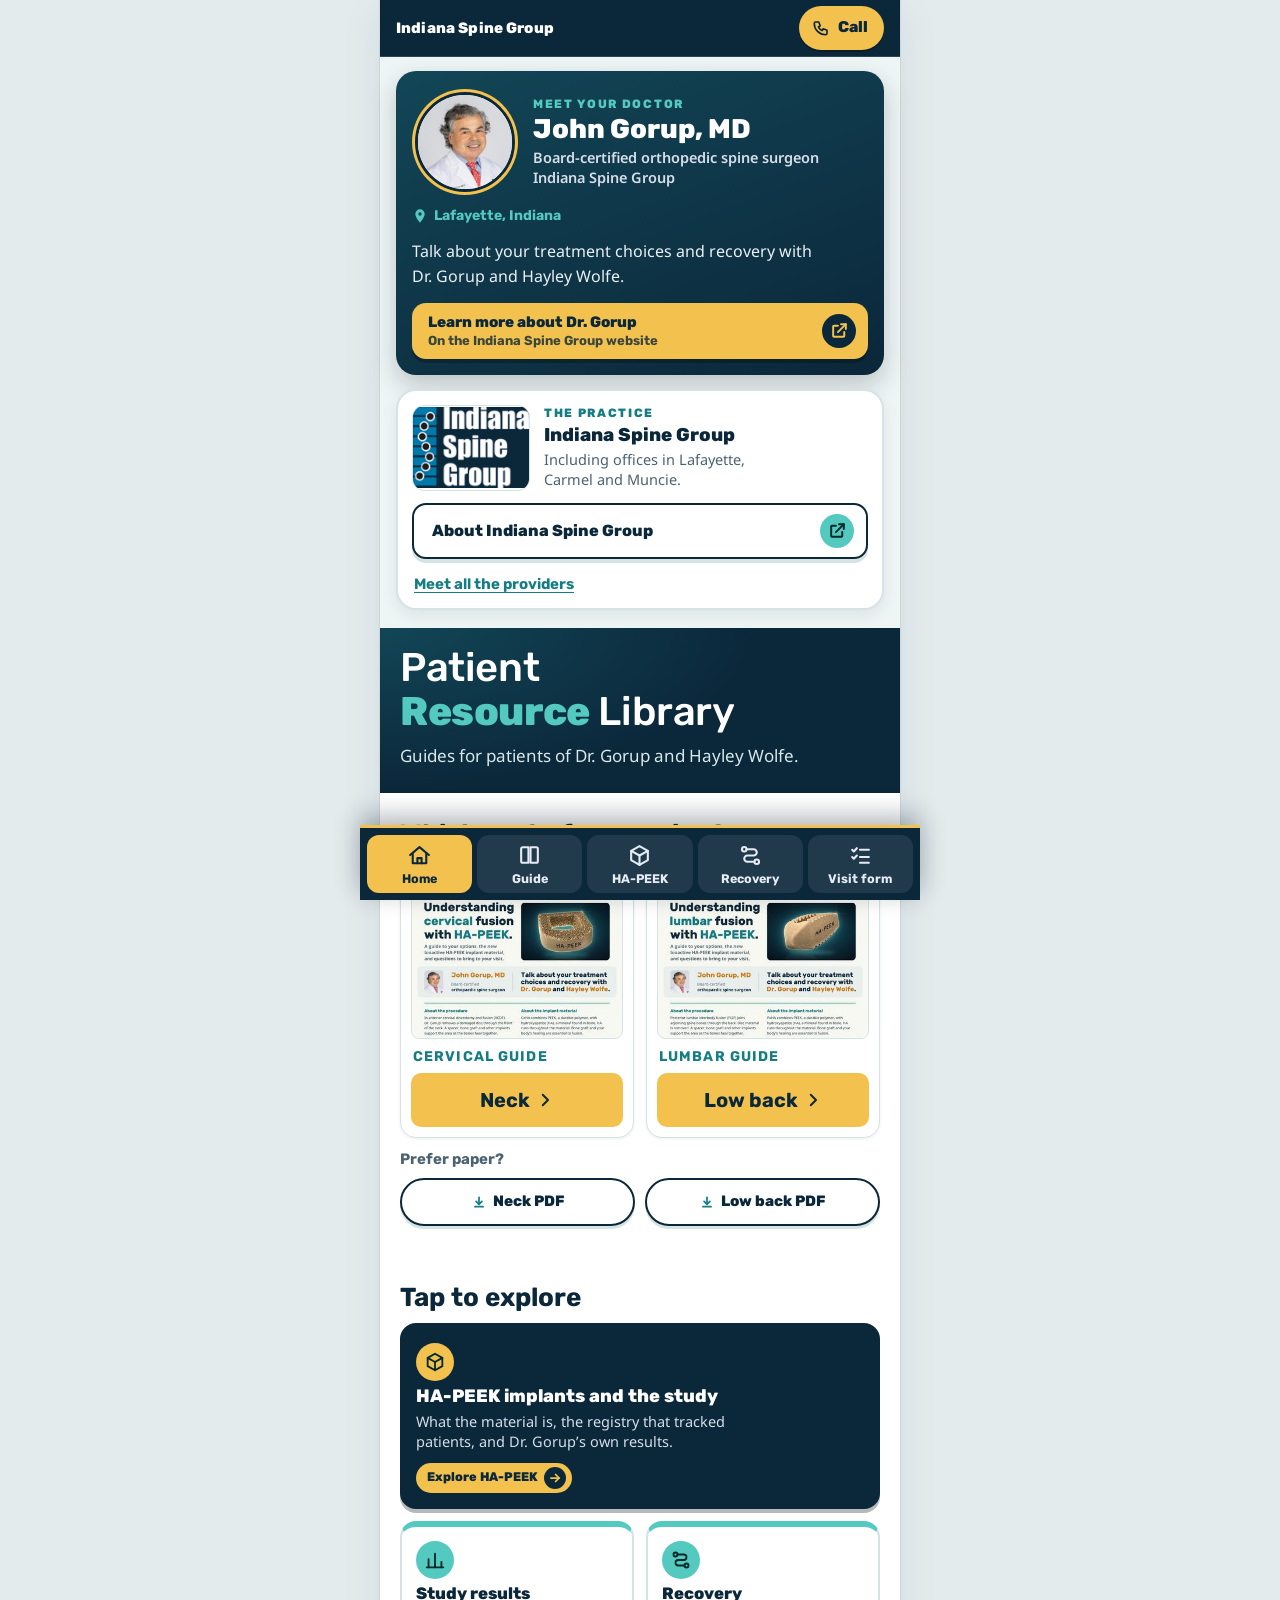
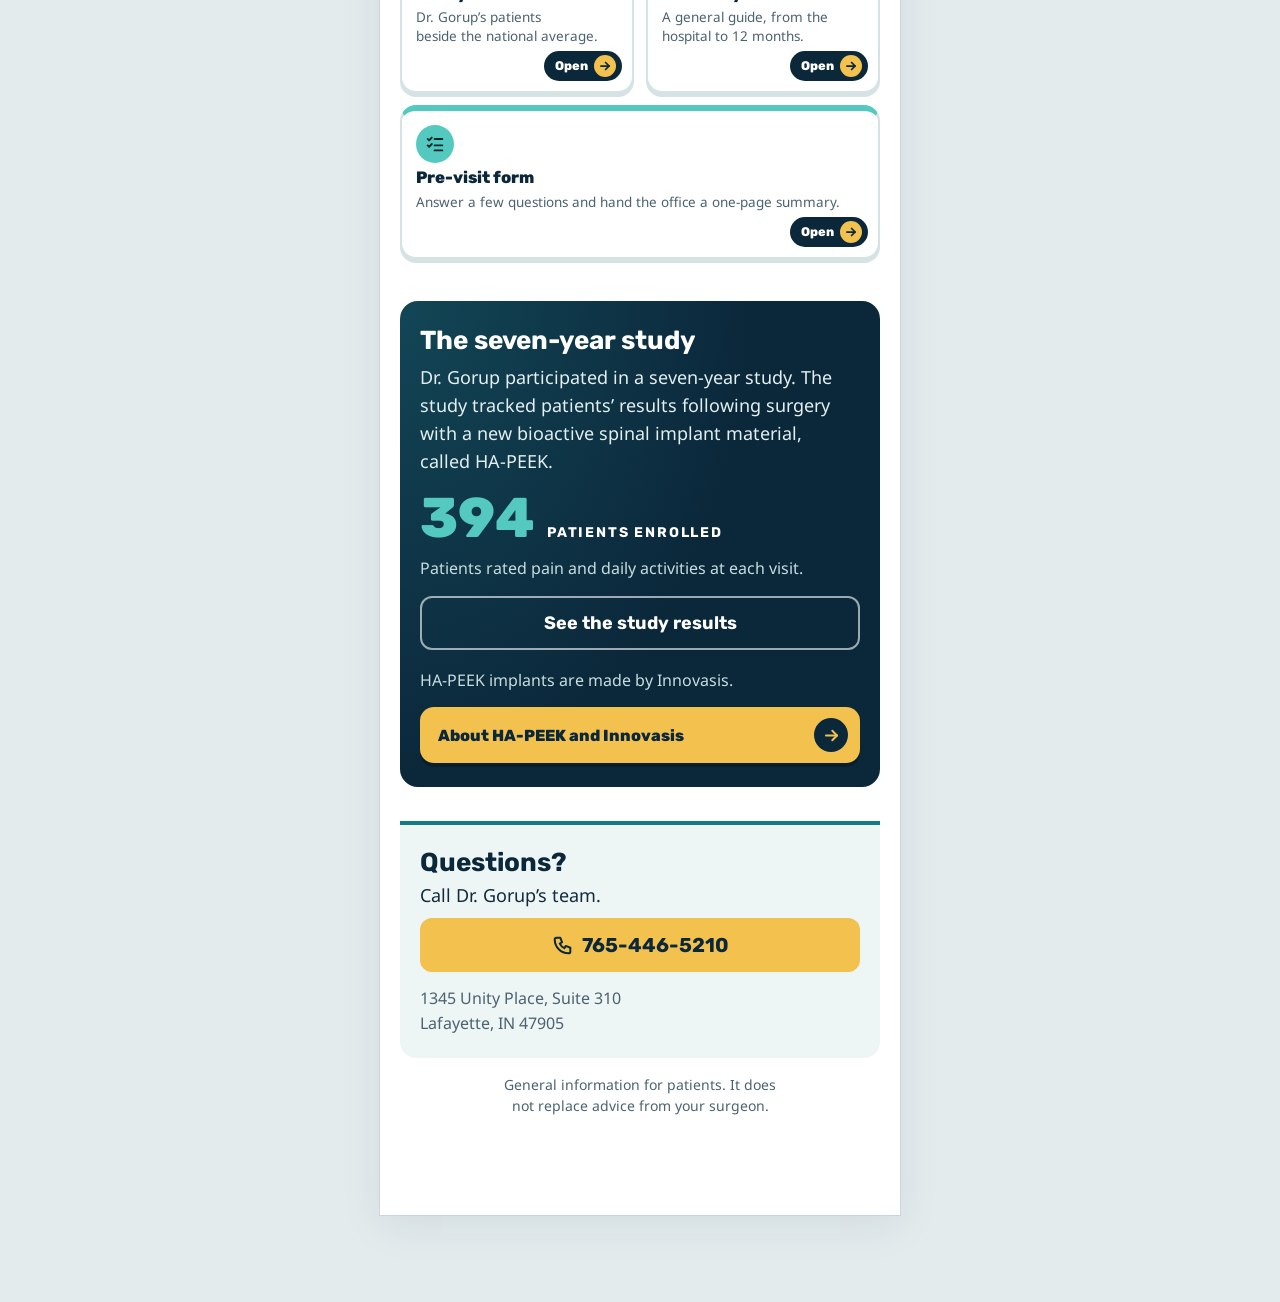
==== commit 5393a346: "Gorup: doctor-first home, obvious tabs and buttons, HA-PEEK and Innovasis tab - Home opens with the " ====
--- a/index.html
+++ b/index.html
@@ -12,12 +12,36 @@
 <link rel="preload" href="assets/fonts/noto-sans-400.woff2" as="font" type="font/woff2" crossorigin>
 <link rel="preload" href="assets/fonts/rubik-500.woff2" as="font" type="font/woff2" crossorigin>
 <link rel="preload" href="assets/fonts/rubik-700.woff2" as="font" type="font/woff2" crossorigin>
-<link rel="stylesheet" href="assets/site.css?v=6">
+<link rel="stylesheet" href="assets/site.css?v=7">
+<link rel="stylesheet" href="assets/kit.css?v=1">
 </head>
-<body>
+<body data-page="home">
 <a class="skip" href="#main">Skip to the content</a>
 <div class="shell">
-<div class="topbar no-print"><div class="in pad"><a class="brand" href="index.html">Indiana Spine Group</a><a class="call-pill" href="tel:+17654465210" aria-label="Call Dr. Gorup’s office, 765-446-5210"><svg viewBox="0 0 24 24" aria-hidden="true"><path d="M5 4h4l2 5-2.5 1.5a11 11 0 0 0 5 5L15 13l5 2v4a2 2 0 0 1-2 2A15 15 0 0 1 3 6a2 2 0 0 1 2-2z"/></svg>Call</a></div></div>
+<nav class="topbar no-print" aria-label="Site"><div class="in pad"><a class="brand" href="index.html">Indiana Spine Group</a><a class="call-pill" href="tel:+17654465210" aria-label="Call Dr. Gorup’s office, 765-446-5210"><svg viewBox="0 0 24 24" aria-hidden="true"><path d="M5 4h4l2 5-2.5 1.5a11 11 0 0 0 5 5L15 13l5 2v4a2 2 0 0 1-2 2A15 15 0 0 1 3 6a2 2 0 0 1 2-2z"/></svg>Call</a></div></nav>
+<section class="topcards no-print" aria-label="Your doctor and the practice"><div class="in">
+    <div class="dfc">
+      <div class="r1">
+        <a class="ph" href="https://indianaspinegroup.com/gorup/" target="_blank" rel="noopener" aria-label="John Gorup, MD, on the Indiana Spine Group website"><img src="assets/dr-gorup-sm.jpg" alt="John Gorup, MD" width="100" height="100" decoding="async" fetchpriority="high"></a>
+        <div>
+          <p class="k">Meet your doctor</p>
+          <p class="n">John&nbsp;Gorup,&nbsp;MD</p>
+          <p class="ti"><span>Board-certified orthopedic spine surgeon</span><span>Indiana Spine Group</span></p>
+        </div>
+      </div>
+      <p class="lo"><svg viewBox="0 0 24 24" aria-hidden="true"><path d="M12 2a7 7 0 0 0-7 7c0 5.25 7 13 7 13s7-7.75 7-13a7 7 0 0 0-7-7zm0 9.5a2.5 2.5 0 1 1 0-5 2.5 2.5 0 0 1 0 5z" fill="currentColor"/></svg><span>Lafayette, Indiana</span></p>
+      <p class="intro">Talk about your treatment choices and recovery with Dr.&nbsp;Gorup and Hayley&nbsp;Wolfe.</p>
+      <a class="kbtn" href="https://indianaspinegroup.com/gorup/" target="_blank" rel="noopener"><span>Learn more about Dr.&nbsp;Gorup<small>On the Indiana Spine&nbsp;Group&nbsp;website</small></span><span class="go"><svg viewBox="0 0 24 24" aria-hidden="true"><path d="M14 4h6v6"/><path d="M20 4 10 14"/><path d="M18 14v5a1 1 0 0 1-1 1H5a1 1 0 0 1-1-1V7a1 1 0 0 1 1-1h5"/></svg></span></a>
+    </div>
+    <div class="pra">
+      <div class="r1">
+        <a class="logo" href="https://indianaspinegroup.com/history/" target="_blank" rel="noopener" aria-label="Indiana Spine Group website"><img src="assets/isg-logo.png" alt="Indiana Spine Group logo" width="118" height="83" decoding="async"></a>
+        <div><p class="k">The practice</p><p class="n">Indiana Spine Group</p><p class="d">Including offices in Lafayette, Carmel and Muncie.</p></div>
+      </div>
+      <a class="kbtn alt" href="https://indianaspinegroup.com/history/" target="_blank" rel="noopener"><span>About Indiana Spine Group</span><span class="go"><svg viewBox="0 0 24 24" aria-hidden="true"><path d="M14 4h6v6"/><path d="M20 4 10 14"/><path d="M18 14v5a1 1 0 0 1-1 1H5a1 1 0 0 1-1-1V7a1 1 0 0 1 1-1h5"/></svg></span></a>
+      <p class="more"><a href="https://indianaspinegroup.com/our-providers/" target="_blank" rel="noopener">Meet all the providers</a></p>
+    </div>
+  </div></section>
 <header class="hero no-print"><div class="pad">
   
   <h1>Patient <b>Resource</b> Library</h1>
@@ -39,30 +63,16 @@
           <span class="go">Low back<svg viewBox="0 0 24 24" aria-hidden="true"><path d="m9 5 7 7-7 7"/></svg></span>
         </a>
       </div>
-      <p class="pdfs">Prefer paper? <a href="guides/neck-guide.pdf">Neck PDF</a> <a href="guides/lower-back-guide.pdf">Low back PDF</a></p>
+      <p class="pdfs"><span class="pl">Prefer paper?</span> <a href="guides/neck-guide.pdf">Neck PDF</a> <a href="guides/lower-back-guide.pdf">Low back PDF</a></p>
     </section>
 
-    <section class="meet" id="meet" aria-labelledby="m">
-      <div class="meet-top">
-        <img class="portrait" src="assets/dr-gorup-sm.jpg" width="240" height="292" alt="Portrait of Dr. John Gorup">
-        <div>
-          <h2 id="m" class="sec-title" style="margin:0 0 6px">Meet Dr. Gorup</h2>
-          <p class="name">John&nbsp;Gorup,&nbsp;MD</p>
-          <p class="cred">Board-certified orthopedic spine surgeon</p>
-          <p class="where">Indiana Spine Group</p>
-        </div>
-      </div>
-      <p>Talk about your treatment choices and recovery with Dr.&nbsp;Gorup and Hayley&nbsp;Wolfe.</p>
-      <p class="addr">1345 Unity Place, Suite 310, Lafayette, IN 47905</p>
-      <div class="btn-row"><a class="btn" href="tel:+17654465210"><svg viewBox="0 0 24 24" aria-hidden="true"><path d="M5 4h4l2 5-2.5 1.5a11 11 0 0 0 5 5L15 13l5 2v4a2 2 0 0 1-2 2A15 15 0 0 1 3 6a2 2 0 0 1 2-2z"/></svg>Call 765-446-5210</a><a class="btn ghost" href="https://www.google.com/maps/search/?api=1&amp;query=1345+Unity+Place+Suite+310+Lafayette+IN+47905">Get directions</a></div>
-    </section>
-
-    <section aria-labelledby="t">
-      <h2 id="t">Tools for your visit</h2>
-      <ul class="rows">
-        <li><a class="row" href="results.html"><span class="ic"><svg viewBox="0 0 24 24" aria-hidden="true"><path d="M5 20v-9"/><path d="M12 20V5"/><path d="M19 20v-6"/><path d="M3 20h18"/></svg></span><span><b>Study results</b><small>Dr. Gorup’s patients beside the national average.</small></span><svg viewBox="0 0 24 24" aria-hidden="true" class="chev"><path d="m9 5 7 7-7 7"/></svg></a></li>
-        <li><a class="row" href="recovery.html"><span class="ic"><svg viewBox="0 0 24 24" aria-hidden="true"><circle cx="6" cy="6" r="2.2"/><circle cx="18" cy="18" r="2.2"/><path d="M8.2 6H15a3 3 0 0 1 0 6H9a3 3 0 0 0 0 6h6.8"/></svg></span><span><b>Recovery timeline</b><small>A general guide, from the hospital to 12 months.</small></span><svg viewBox="0 0 24 24" aria-hidden="true" class="chev"><path d="m9 5 7 7-7 7"/></svg></a></li>
-        <li><a class="row" href="visit.html"><span class="ic"><svg viewBox="0 0 24 24" aria-hidden="true"><path d="m4 6.5 1.6 1.6L8.5 5"/><path d="M11.5 6.5H20"/><path d="m4 13.5 1.6 1.6 2.9-3.1"/><path d="M11.5 13.5H20"/><path d="M11.5 19H20"/></svg></span><span><b>Pre-visit form</b><small>Answer a few questions and hand the office a one-page summary.</small></span><svg viewBox="0 0 24 24" aria-hidden="true" class="chev"><path d="m9 5 7 7-7 7"/></svg></a></li>
+    <section aria-labelledby="t" id="tools">
+      <h2 id="t" class="start-h">Tap to explore</h2>
+      <ul class="start">
+        <li class="feat"><a href="implant.html"><span class="ico"><svg viewBox="0 0 24 24" aria-hidden="true"><path d="M12 3 4 7.5v9L12 21l8-4.5v-9z"/><path d="M4 7.5 12 12l8-4.5"/><path d="M12 12v9"/></svg></span><b>HA-PEEK implants and the study</b><small>What the material is, the registry that tracked patients, and Dr.&nbsp;Gorup&rsquo;s own&nbsp;results.</small><span class="go">Explore HA-PEEK<i><svg viewBox="0 0 24 24" aria-hidden="true"><path d="M5 12h14"/><path d="m13 6 6 6-6 6"/></svg></i></span></a></li>
+        <li class=""><a href="results.html"><span class="ico"><svg viewBox="0 0 24 24" aria-hidden="true"><path d="M5 20v-9"/><path d="M12 20V5"/><path d="M19 20v-6"/><path d="M3 20h18"/></svg></span><b>Study results</b><small>Dr.&nbsp;Gorup&rsquo;s patients beside the&nbsp;national&nbsp;average.</small><span class="go">Open<i><svg viewBox="0 0 24 24" aria-hidden="true"><path d="M5 12h14"/><path d="m13 6 6 6-6 6"/></svg></i></span></a></li>
+        <li class=""><a href="recovery.html"><span class="ico"><svg viewBox="0 0 24 24" aria-hidden="true"><circle cx="6" cy="6" r="2.2"/><circle cx="18" cy="18" r="2.2"/><path d="M8.2 6H15a3 3 0 0 1 0 6H9a3 3 0 0 0 0 6h6.8"/></svg></span><b>Recovery</b><small>A general guide, from the hospital to&nbsp;12&nbsp;months.</small><span class="go">Open<i><svg viewBox="0 0 24 24" aria-hidden="true"><path d="M5 12h14"/><path d="m13 6 6 6-6 6"/></svg></i></span></a></li>
+        <li class=""><a href="visit.html"><span class="ico"><svg viewBox="0 0 24 24" aria-hidden="true"><path d="m4 6.5 1.6 1.6L8.5 5"/><path d="M11.5 6.5H20"/><path d="m4 13.5 1.6 1.6 2.9-3.1"/><path d="M11.5 13.5H20"/><path d="M11.5 19H20"/></svg></span><b>Pre-visit form</b><small>Answer a few questions and hand the office a&nbsp;one-page&nbsp;summary.</small><span class="go">Open<i><svg viewBox="0 0 24 24" aria-hidden="true"><path d="M5 12h14"/><path d="m13 6 6 6-6 6"/></svg></i></span></a></li>
       </ul>
     </section>
 
@@ -70,8 +80,10 @@
       <h2 id="s">The seven-year study</h2>
       <p>Dr.&nbsp;Gorup participated in a seven-year study. The study tracked patients’ results following surgery with a new bioactive spinal implant material, called <span class="nb">HA-PEEK</span>.</p>
       <div class="stat"><b>394</b><span>patients enrolled</span></div>
-      <p class="small">Patients rated pain and daily activities at each visit.</p>
+      <p class="small">Patients rated pain and daily activities at&nbsp;each&nbsp;visit.</p>
       <a class="btn ondark" href="results.html">See the study results</a>
+      <p class="small" style="margin-top:18px">HA-PEEK implants are made&nbsp;by&nbsp;Innovasis.</p>
+      <a class="kbtn" href="implant.html"><span>About HA-PEEK and Innovasis</span><span class="go"><svg viewBox="0 0 24 24" aria-hidden="true"><path d="M5 12h14"/><path d="m13 6 6 6-6 6"/></svg></span></a>
     </section>
 
     <section class="call no-print" aria-labelledby="q">
@@ -81,9 +93,10 @@
       <address>1345 Unity Place, Suite 310<br>Lafayette, IN 47905</address>
     </section>
 </main>
-<footer class="no-print pad"><p>General information for patients. It does not replace advice from your surgeon.</p></footer>
+<footer class="no-print pad"><p>General information for patients. It does not replace advice from&nbsp;your&nbsp;surgeon.</p></footer>
 </div>
-<nav class="tabs no-print" aria-label="Main"><a data-tab="home" href="index.html" aria-current="page"><svg viewBox="0 0 24 24" aria-hidden="true"><path d="M3 11.5 12 4l9 7.5"/><path d="M5.5 10v9.5h13V10"/><path d="M10 19.5v-5h4v5"/></svg><span>Home</span></a><a data-tab="guide" href="index.html#guides"><svg viewBox="0 0 24 24" aria-hidden="true"><path d="M4 5.5C4 4.7 4.7 4 5.5 4H11v15H5.5c-.8 0-1.5-.7-1.5-1.5z"/><path d="M20 5.5c0-.8-.7-1.5-1.5-1.5H13v15h5.5c.8 0 1.5-.7 1.5-1.5z"/></svg><span>Guide</span></a><a data-tab="results" href="results.html"><svg viewBox="0 0 24 24" aria-hidden="true"><path d="M5 20v-9"/><path d="M12 20V5"/><path d="M19 20v-6"/><path d="M3 20h18"/></svg><span>Results</span></a><a data-tab="recovery" href="recovery.html"><svg viewBox="0 0 24 24" aria-hidden="true"><circle cx="6" cy="6" r="2.2"/><circle cx="18" cy="18" r="2.2"/><path d="M8.2 6H15a3 3 0 0 1 0 6H9a3 3 0 0 0 0 6h6.8"/></svg><span>Recovery</span></a><a data-tab="visit" href="visit.html"><svg viewBox="0 0 24 24" aria-hidden="true"><path d="m4 6.5 1.6 1.6L8.5 5"/><path d="M11.5 6.5H20"/><path d="m4 13.5 1.6 1.6 2.9-3.1"/><path d="M11.5 13.5H20"/><path d="M11.5 19H20"/></svg><span>Visit form</span></a></nav>
-<script src="assets/site.js?v=6" defer></script>
+<nav class="tabs no-print" aria-label="Main"><a data-tab="home" href="index.html" aria-current="page"><svg viewBox="0 0 24 24" aria-hidden="true"><path d="M3 11.5 12 4l9 7.5"/><path d="M5.5 10v9.5h13V10"/><path d="M10 19.5v-5h4v5"/></svg><span>Home</span></a><a data-tab="guide" href="index.html#guides"><svg viewBox="0 0 24 24" aria-hidden="true"><path d="M4 5.5C4 4.7 4.7 4 5.5 4H11v15H5.5c-.8 0-1.5-.7-1.5-1.5z"/><path d="M20 5.5c0-.8-.7-1.5-1.5-1.5H13v15h5.5c.8 0 1.5-.7 1.5-1.5z"/></svg><span>Guide</span></a><a data-tab="hapeek" href="implant.html"><svg viewBox="0 0 24 24" aria-hidden="true"><path d="M12 3 4 7.5v9L12 21l8-4.5v-9z"/><path d="M4 7.5 12 12l8-4.5"/><path d="M12 12v9"/></svg><span>HA-PEEK</span></a><a data-tab="recovery" href="recovery.html"><svg viewBox="0 0 24 24" aria-hidden="true"><circle cx="6" cy="6" r="2.2"/><circle cx="18" cy="18" r="2.2"/><path d="M8.2 6H15a3 3 0 0 1 0 6H9a3 3 0 0 0 0 6h6.8"/></svg><span>Recovery</span></a><a data-tab="visit" href="visit.html"><svg viewBox="0 0 24 24" aria-hidden="true"><path d="m4 6.5 1.6 1.6L8.5 5"/><path d="M11.5 6.5H20"/><path d="m4 13.5 1.6 1.6 2.9-3.1"/><path d="M11.5 13.5H20"/><path d="M11.5 19H20"/></svg><span>Visit form</span></a></nav>
+<script src="assets/site.js?v=7" defer></script>
+<script src="assets/kit.js?v=1" defer></script>
 </body>
 </html>
--- a/assets/site.css
+++ b/assets/site.css
@@ -134,8 +134,9 @@
 .seg { display: grid; grid-template-columns: 1fr 1fr; padding: 4px; gap: 4px; border: 2px solid var(--navy); border-radius: 14px; background: #fff; }
 .seg button { min-height: 50px; padding: 8px 10px; border: 0; border-radius: 10px; background: transparent; color: var(--navy); font: 700 1.125rem/1.2 var(--head); cursor: pointer; }
 .seg button[aria-pressed="true"] { background: var(--navy); color: #fff; }
-.panel-head { display: none; margin: 0 0 14px; }
-html:not(.js) .panel-head { display: block; }
+/* section titles: read aloud always, shown on screen only when the switch is not running */
+.panel-head { position: absolute; width: 1px; height: 1px; margin: -1px; padding: 0; overflow: hidden; clip: rect(0,0,0,0); white-space: nowrap; border: 0; }
+html:not(.js) .panel-head { position: static; width: auto; height: auto; margin: 0 0 14px; overflow: visible; clip: auto; white-space: normal; }
 main.pad:has(.seg-wrap) { padding-top: 0; gap: 0; }
 main.pad:has(.seg-wrap) > :not(.seg-wrap) { margin-top: 30px; }
 html:not(.js) main.pad:has(.seg-wrap) { padding-top: 26px; }
@@ -359,3 +360,26 @@
   .print-only h1 { font-size: 16pt; }
   .mylist .print-only p { font-size: 9.5pt; }
 }
+
+/* ---- paper tools: printable worksheets, planners, medicine list ---- */
+/* print-at-home worksheets and planners */
+.paper { margin-top: 34px; }
+#visit-tool .paper { margin-top: 0; }
+.paper-sp { margin: 22px 0 10px; font: 700 1.125rem/1.2 var(--head); color: var(--navy); }
+.paper [data-paper]:first-of-type .paper-sp { margin-top: 4px; }
+.paper .gcard .what { font-size: .9375rem; letter-spacing: 0; text-transform: none; color: var(--navy); }
+
+.gwide { display: grid; grid-template-columns: 44% 1fr; gap: 12px; align-items: center; margin-top: 12px; padding: 10px; border: 1px solid var(--line); border-radius: 16px; background: #fff; box-shadow: 0 1px 3px rgba(11,39,58,.08); text-decoration: none; color: var(--ink); }
+.gwide img { display: block; width: 100%; height: auto; aspect-ratio: 5 / 4; object-fit: cover; object-position: top; border-radius: 8px; border: 1px solid var(--line); background: var(--soft); }
+.gwide .gw { display: flex; flex-direction: column; gap: 8px; }
+.gwide .what { display: block; font: 700 .9375rem/1.25 var(--head); color: var(--navy); }
+.gwide .gsub { display: block; margin: 0; text-wrap: balance; font-size: .9375rem; line-height: 1.35; color: var(--ink); }
+.gwide .go { display: flex; align-items: center; justify-content: center; gap: 6px; min-height: 54px; padding: 8px 10px; border-radius: 10px; background: var(--gold); color: var(--navy); font: 700 1.25rem/1.15 var(--head); text-align: center; }
+.gwide .go svg { width: 18px; height: 18px; flex: none; fill: none; stroke: currentColor; stroke-width: 2.6; stroke-linecap: round; stroke-linejoin: round; }
+@media (max-width: 374px) { .gwide .go { font-size: 1.125rem; padding-inline: 4px; } }
+
+.in-paper { margin: -14px 0 0; font-size: 1.0625rem; line-height: 1.4; color: var(--muted); }
+.in-paper a { color: var(--navy); font-weight: 700; text-decoration: underline; text-underline-offset: 3px; }
+#paper { scroll-margin-top: 70px; }
+.tabs a span { white-space: nowrap; }
+@media (max-width: 359px) { .tabs a { font-size: .75rem; padding-inline: 0; } }
--- a/assets/kit.css
+++ b/assets/kit.css
@@ -0,0 +1,165 @@
+/* Patient Resource Library kit: obvious bottom tabs, doctor-first top, practice card, tap tiles, folded cards.
+   Additive: loads after site.css. */
+:root { --k-dark: #0B273A; --k-dark2: #124656; --k-acc: #54C9BF; --k-acc-ink: #147D84; --k-accl: #54C9BF; --k-gold: #F2C14E; --k-soft: #EEF5F5; --k-ink: #102B3C; --k-muted: #4B6270; --k-line: #D5E3E5;
+        --k-font: var(--head); --k-body: var(--body); --k-tabs: 75px; --k-top: 56px; --tabs: 75px; }
+/* ---- top bar (brand + call) ---- */
+html { scroll-padding-top: calc(var(--k-top) + 14px); }
+.topbar { position: sticky; top: 0; z-index: 20; background: var(--k-dark); border-bottom: 1px solid rgba(255,255,255,.14); }
+.topbar .in { max-width: 760px; margin: 0 auto; min-height: var(--k-top); padding: 6px max(16px, env(safe-area-inset-right)) 6px max(16px, env(safe-area-inset-left)); display: flex; align-items: center; justify-content: space-between; gap: 12px; }
+.topbar .brand { display: inline-flex; align-items: center; min-height: 44px; color: #fff; font: 800 15px/1.2 var(--k-font); letter-spacing: .01em; text-decoration: none; }
+.topbar .call-pill { display: inline-flex; align-items: center; gap: 8px; min-height: 44px; padding: 0 16px 0 13px; border-radius: 999px; background: var(--k-gold); color: var(--k-dark); font: 800 15.5px/1 var(--k-font); text-decoration: none; white-space: nowrap; box-shadow: 0 2px 0 rgba(0,0,0,.25); }
+.topbar .call-pill svg { width: 18px; height: 18px; flex: none; }
+@media (max-width: 359px) { .topbar .call-pill .num { display: none; } .topbar .brand { font-size: 14px; } }
+
+/* ---- bottom tab bar: dark bar, gold top edge, every tab a button, current tab filled gold ---- */
+.tabs { position: fixed; left: 50%; bottom: 0; transform: translateX(-50%); z-index: 30; display: grid; grid-template-columns: repeat(5, minmax(0, 1fr)); gap: 5px; width: 100%; max-width: 560px; padding: 7px 7px calc(7px + env(safe-area-inset-bottom)); background: var(--k-dark); border-top: 3px solid var(--k-gold); box-shadow: 0 -8px 24px rgba(10,18,30,.32); }
+.tabs a { position: relative; display: flex; flex-direction: column; align-items: center; justify-content: center; gap: 4px; min-height: 58px; padding: 6px 2px 5px; border-radius: 12px; background: rgba(255,255,255,.09); color: #E6ECF4; text-decoration: none; font: 700 12.5px/1.1 var(--k-font); -webkit-tap-highlight-color: transparent; }
+.tabs svg { width: 25px; height: 25px; fill: none; stroke: currentColor; stroke-width: 2; stroke-linecap: round; stroke-linejoin: round; }
+.tabs a span { white-space: nowrap; }
+.tabs a:active { background: rgba(255,255,255,.2); }
+.tabs a[aria-current="page"] { background: var(--k-gold); color: var(--k-dark); }
+.tabs a[aria-current="page"]::before { content: none; }
+@media (max-width: 359px) { .tabs { gap: 3px; padding-inline: 4px; } .tabs a { font-size: 11.5px; padding-inline: 0; } }
+@media (max-height: 460px) { .tabs a { flex-direction: row; gap: 8px; min-height: 44px; } .tabs svg { width: 22px; height: 22px; } }
+body { padding-bottom: calc(var(--k-tabs) + env(safe-area-inset-bottom) + 12px); }
+.shell { padding-bottom: calc(var(--k-tabs) + env(safe-area-inset-bottom) + 12px); }
+.in-progress { top: var(--k-top); }
+.coach { position: fixed; left: 50%; bottom: calc(var(--k-tabs) + env(safe-area-inset-bottom) + 14px); transform: translateX(-50%); z-index: 31; display: inline-flex; align-items: center; gap: 8px; max-width: calc(100% - 28px); padding: 12px 18px; border: 0; border-radius: 999px; background: var(--k-gold); color: var(--k-dark); font: 800 15px/1.2 var(--k-font); text-align: center; box-shadow: 0 8px 22px rgba(0,0,0,.34); cursor: pointer; animation: kbounce 1.3s ease-in-out 3; }
+.coach::after { content: ""; position: absolute; bottom: -8px; left: 50%; margin-left: -9px; border: 9px solid transparent; border-top-color: var(--k-gold); border-bottom: 0; }
+@keyframes kbounce { 0%, 100% { transform: translate(-50%, 0); } 50% { transform: translate(-50%, -7px); } }
+@media (prefers-reduced-motion: reduce) { .coach { animation: none; } }
+
+/* ---- big buttons: gold = go, white outline = secondary ---- */
+.kbtn { display: flex; align-items: center; justify-content: space-between; gap: 12px; width: 100%; min-height: 56px; padding: 9px 12px 9px 18px; border: 0; border-radius: 14px; background: var(--k-gold); color: var(--k-dark); font: 800 16px/1.2 var(--k-font); text-align: left; text-decoration: none; cursor: pointer; box-shadow: 0 4px 0 rgba(0,0,0,.24); }
+.kbtn:active { transform: translateY(3px); box-shadow: 0 1px 0 rgba(0,0,0,.24); }
+.kbtn .go { flex: none; display: grid; place-items: center; width: 34px; height: 34px; border-radius: 50%; background: var(--k-dark); color: var(--k-gold); }
+.kbtn .go svg, .kmini .go svg { width: 19px; height: 19px; fill: none; stroke: currentColor; stroke-width: 2.5; stroke-linecap: round; stroke-linejoin: round; }
+.kbtn.alt { background: #fff; color: var(--k-dark); border: 2px solid var(--k-dark); box-shadow: 0 4px 0 var(--k-line); }
+.kbtn.alt .go { background: var(--k-acc); color: #05282B; }
+.kbtn > span:first-child { text-wrap: balance; }
+.dfc .kbtn { font-size: 15px; padding-left: 16px; gap: 8px; }
+.kbtn small { display: block; margin-top: 2px; font-size: 13px; font-weight: 600; opacity: .8; }
+.kmini { display: inline-flex; align-items: center; gap: 8px; min-height: 44px; padding: 6px 8px 6px 14px; border-radius: 999px; border: 2px solid var(--k-dark); background: #fff; color: var(--k-dark); font: 800 14.5px/1.2 var(--k-font); text-decoration: none; }
+.kmini .go { display: grid; place-items: center; width: 28px; height: 28px; border-radius: 50%; background: var(--k-acc); color: #05282B; }
+
+/* ---- the first screen: doctor, then the practice ---- */
+.topcards { background: var(--k-soft); padding: 14px 0 18px; }
+.topcards .wrap, .topcards .in { max-width: 760px; margin: 0 auto; padding: 0 max(16px, env(safe-area-inset-left)); display: grid; grid-template-columns: minmax(0, 1fr); gap: 14px; }
+.dfc { display: grid; grid-template-columns: minmax(0, 1fr); gap: 14px; padding: 18px 16px 16px; border-radius: 20px; background: linear-gradient(160deg, var(--k-dark2), var(--k-dark)); color: #fff; box-shadow: 0 10px 24px rgba(15,23,36,.22); }
+.dfc .r1 { display: flex; align-items: center; gap: 15px; }
+.dfc .r1 > div, .pra .r1 > div { min-width: 0; }
+.dfc, .pra { min-width: 0; }
+.dfc .ph { flex: none; display: block; line-height: 0; padding: 3px; border-radius: 50%; background: var(--k-gold); }
+.dfc .ph img { display: block; width: 100px; height: 100px; border-radius: 50%; object-fit: cover; object-position: 50% 18%; border: 3px solid var(--k-dark); background: #fff; }
+.dfc .k { margin: 0 0 3px; font: 800 12px/1.2 var(--k-font); letter-spacing: .14em; text-transform: uppercase; color: var(--k-accl); }
+.dfc .n { margin: 0 0 4px; font: 800 clamp(21px, 6.2vw, 27px)/1.12 var(--k-font); color: #fff; }
+.dfc .ti { margin: 0; font: 600 14.5px/1.35 var(--k-body); color: #D6DEE9; }
+.dfc .ti span { display: block; text-wrap: balance; }
+.dfc .lo { margin: -2px 0 0; display: flex; align-items: center; gap: 6px; font: 600 14px/1.3 var(--k-font); color: var(--k-accl); }
+.dfc .lo svg { width: 16px; height: 16px; flex: none; }
+.dfc .intro { margin: 0; font: 500 16px/1.55 var(--k-body); color: #EAF0F6; }
+.pra { display: grid; grid-template-columns: minmax(0, 1fr); gap: 12px; padding: 14px 14px 14px; border-radius: 20px; background: #fff; border: 2px solid var(--k-line); box-shadow: 0 6px 16px rgba(15,23,36,.08); }
+.pra .r1 { display: flex; align-items: center; gap: 14px; }
+.pra .logo { text-decoration: none; flex: none; display: grid; place-items: center; width: 118px; height: 86px; border-radius: 12px; border: 1px solid var(--k-line); background: #fff; overflow: hidden; }
+.pra .logo img { display: block; max-width: 100%; max-height: 100%; width: auto; height: auto; }
+.pra .logo .wm { display: block; padding: 8px; text-align: center; font: 800 16.5px/1.05 var(--k-font); letter-spacing: -.01em; color: var(--k-acc-ink); }
+.pra .logo .wm small { display: block; margin-top: 3px; font-size: 11.5px; letter-spacing: .12em; text-transform: uppercase; color: var(--k-dark); }
+.pra .k { margin: 0 0 3px; font: 800 12px/1.2 var(--k-font); letter-spacing: .14em; text-transform: uppercase; color: var(--k-acc-ink); }
+.pra .n { margin: 0; font: 800 18.5px/1.2 var(--k-font); color: var(--k-dark); }
+.pra .d { margin: 3px 0 0; font: 500 14.5px/1.4 var(--k-body); color: var(--k-muted); }
+.pra .more { display: flex; align-items: center; gap: 8px; margin: 0; padding: 4px 2px 0; font: 700 15px/1.3 var(--k-font); }
+.pra .more a { color: var(--k-acc-ink); text-underline-offset: 3px; }
+
+/* ---- start tiles: the same places as the bottom tabs, big enough to see ---- */
+.start-h { margin: 22px 0 10px; }
+.start { display: grid; grid-template-columns: minmax(0, 1fr) minmax(0, 1fr); gap: 12px; margin: 0 0 8px; padding: 0; list-style: none; }
+.start a { position: relative; display: flex; flex-direction: column; gap: 5px; min-height: 128px; padding: 14px 14px 46px; border-radius: 16px; border: 2px solid var(--k-line); border-top: 6px solid var(--k-acc); background: #fff; color: var(--k-ink); text-decoration: none; box-shadow: 0 4px 0 var(--k-line); }
+.start a:active { transform: translateY(3px); box-shadow: 0 1px 0 var(--k-line); }
+.start .ico { display: grid; place-items: center; width: 38px; height: 38px; border-radius: 50%; background: var(--k-acc); color: #05282B; }
+.start .ico svg { width: 22px; height: 22px; fill: none; stroke: currentColor; stroke-width: 2; stroke-linecap: round; stroke-linejoin: round; }
+.start b { font: 800 16.5px/1.2 var(--k-font); color: var(--k-dark); }
+.start small { font: 500 13.5px/1.35 var(--k-body); color: var(--k-muted); }
+.start .go { position: absolute; right: 10px; bottom: 10px; display: inline-flex; align-items: center; gap: 6px; min-height: 30px; padding: 0 6px 0 11px; border-radius: 999px; background: var(--k-dark); color: #fff; font: 800 12.5px/1 var(--k-font); }
+.start .go i { display: grid; place-items: center; width: 22px; height: 22px; border-radius: 50%; background: var(--k-gold); color: var(--k-dark); }
+.start .go svg { width: 14px; height: 14px; fill: none; stroke: currentColor; stroke-width: 3; stroke-linecap: round; stroke-linejoin: round; }
+.start li { display: flex; }
+.start li > a { flex: 1; }
+.start li.feat, .start li:not(.feat):last-child:nth-child(even) { grid-column: 1 / -1; }
+.start li.feat a { min-height: 0; padding-bottom: 14px; border-top-color: var(--k-gold); background: var(--k-dark); color: #fff; border-color: var(--k-dark); box-shadow: 0 4px 0 rgba(15,23,36,.3); }
+.start li.feat b { color: #fff; font-size: 18px; }
+.start li.feat small { color: #D6DEE9; font-size: 14.5px; }
+.start li.feat .ico { background: var(--k-gold); }
+.start li.feat .go { position: static; align-self: flex-start; margin-top: 6px; background: var(--k-gold); color: var(--k-dark); padding-right: 6px; }
+.start li.feat .go i { background: var(--k-dark); color: var(--k-gold); }
+@media (max-width: 340px) { .start { grid-template-columns: minmax(0, 1fr); } }
+
+/* ---- rows and file lists: a visible round button on the right ---- */
+.rows .row { border: 2px solid var(--k-line); box-shadow: 0 3px 0 var(--k-line); }
+.rows .row > svg:last-child { flex: none; box-sizing: content-box; width: 18px; height: 18px; padding: 7px; border-radius: 50%; background: var(--k-dark); color: var(--k-gold); fill: none; stroke: currentColor; stroke-width: 2.6; stroke-linecap: round; stroke-linejoin: round; }
+.dl a, .res a { position: relative; border: 2px solid var(--k-line); box-shadow: 0 3px 0 var(--k-line); }
+.dl a:active, .res a:active, .rows .row:active { transform: translateY(2px); box-shadow: 0 1px 0 var(--k-line); }
+.dl a .th { border: 1px solid var(--k-line); box-shadow: 0 2px 6px rgba(15,23,36,.18); }
+.open-pill { display: inline-flex; align-items: center; gap: 6px; margin-top: 8px; min-height: 34px; padding: 0 8px 0 13px; border-radius: 999px; background: var(--k-dark); color: #fff; font: 800 13px/1 var(--k-font); }
+.open-pill i { display: grid; place-items: center; width: 22px; height: 22px; border-radius: 50%; background: var(--k-gold); color: var(--k-dark); }
+.open-pill svg { width: 13px; height: 13px; fill: none; stroke: currentColor; stroke-width: 3; stroke-linecap: round; stroke-linejoin: round; }
+.res a .go { display: inline-flex; align-items: center; gap: 6px; margin-top: 8px; min-height: 34px; padding: 0 8px 0 13px; border-radius: 999px; background: var(--k-dark); color: #fff; font: 800 13px/1 var(--k-font); }
+.res a .go i { display: grid; place-items: center; width: 22px; height: 22px; border-radius: 50%; background: var(--k-gold); color: var(--k-dark); }
+.res a .go svg { width: 13px; height: 13px; fill: none; stroke: currentColor; stroke-width: 3; stroke-linecap: round; stroke-linejoin: round; }
+
+/* ---- folds: one tidy card per topic, a visible Open button on each ---- */
+.foldgroup { display: block; }
+.foldgroup .alert { margin: 0 0 14px; }
+.folds-h { margin: 0 0 6px; }
+.folds-lead { margin: 0 0 14px; font: 500 15.5px/1.5 var(--k-body); color: var(--k-muted); }
+details.fold { margin: 0 0 12px; border: 2px solid var(--k-line); border-radius: 16px; background: #fff; box-shadow: 0 3px 0 var(--k-line); }
+details.fold[open] { border-color: var(--k-acc); box-shadow: 0 3px 0 var(--k-acc); }
+details.fold > summary { list-style: none; display: flex; align-items: center; gap: 12px; min-height: 66px; padding: 12px 12px 12px 16px; border-radius: 14px; cursor: pointer; -webkit-tap-highlight-color: transparent; }
+details.fold > summary::-webkit-details-marker { display: none; }
+details.fold > summary::marker { content: ""; }
+details.fold > summary:focus-visible { outline: 3px solid var(--k-acc); outline-offset: 2px; }
+details.fold > summary .ft { flex: 1; min-width: 0; }
+details.fold > summary h2, details.fold > summary .h { margin: 0; padding: 0; border: 0; font: 800 18.5px/1.25 var(--k-font); color: var(--k-dark); text-wrap: pretty; }
+details.fold > summary .fs { display: block; margin-top: 3px; font: 500 14px/1.35 var(--k-body); color: var(--k-muted); }
+details.fold > summary .fb { flex: none; display: inline-flex; align-items: center; gap: 7px; min-height: 40px; padding: 0 13px 0 15px; border-radius: 999px; background: var(--k-dark); color: #fff; font: 800 13.5px/1 var(--k-font); }
+details.fold > summary .fb::before { content: "Open"; }
+details.fold[open] > summary .fb { background: var(--k-acc); color: #05282B; }
+details.fold[open] > summary .fb::before { content: "Close"; }
+details.fold > summary .fb::after { content: ""; width: 8px; height: 8px; margin-top: -3px; border: solid currentColor; border-width: 0 2.5px 2.5px 0; transform: rotate(45deg); }
+details.fold[open] > summary .fb::after { margin-top: 3px; transform: rotate(-135deg); }
+details.fold[open] > summary { border-bottom: 2px solid var(--k-line); border-radius: 14px 14px 0 0; }
+details.fold > .fold-body { padding: 16px 16px 18px; }
+details.fold > .fold-body > section, details.fold > .fold-body > aside { margin: 0 0 20px; padding-inline: 0; }
+details.fold > .fold-body > :last-child { margin-bottom: 0; }
+details.fold .fold-body h2 { font-size: 19px; }
+details.fold .fold-body .learn, details.fold .fold-body .solution { border-radius: 0; }
+@media print { details.fold { border: 0; box-shadow: none; } details.fold > summary .fb { display: none; } }
+
+/* ---- partner tiles (practice + maker) on the maker tab ---- */
+.partners { display: grid; grid-template-columns: 1fr 1fr; gap: 12px; }
+.partners .pt { position: relative; display: flex; flex-direction: column; gap: 4px; padding: 16px 16px 14px; border-radius: 16px; border: 2px solid var(--k-line); border-top: 6px solid var(--k-acc); background: #fff; color: var(--k-ink); text-decoration: none; box-shadow: 0 4px 0 var(--k-line); }
+.partners .pt.omnia, .partners .pt.mfr { border-top-color: var(--k-gold); }
+.partners .pk { font: 800 11.5px/1.2 var(--k-font); letter-spacing: .12em; text-transform: uppercase; color: var(--k-acc-ink); }
+.partners .pt.omnia .pk, .partners .pt.mfr .pk { color: #8A5A00; }
+.partners b { font: 800 18px/1.2 var(--k-font); color: var(--k-dark); }
+.partners .pd { font: 500 14px/1.4 var(--k-body); color: var(--k-ink); }
+.partners .go { margin-top: 8px; display: inline-flex; align-items: center; align-self: flex-start; gap: 6px; min-height: 34px; padding: 0 13px; border-radius: 999px; background: var(--k-dark); color: #fff; font: 800 13px/1 var(--k-font); }
+@media (max-width: 460px) { .partners { grid-template-columns: 1fr; } }
+
+/* ---- line breaks: captions balance, paragraphs avoid a lone last word ---- */
+.fs, .pd, .pra .d, .start small, .dfc .ti span, .kbtn small, .open-pill, .res .d, .row small { text-wrap: balance; }
+.dfc .intro, .folds-lead, main p, main li, main dd, .row small, .res .d { text-wrap: pretty; }
+.dfc .lo { text-wrap: balance; }
+@media (max-width: 380px) { .dfc .lo { font-size: 13px; } }
+@media print { details.fold::details-content { content-visibility: visible; display: block; } .topcards, .tabs, .coach, .topbar { display: none !important; } }
+
+/* ---- Gorup specifics ---- */
+.topcards .in { max-width: none; }
+.pdfs { display: grid; grid-template-columns: 1fr 1fr; gap: 8px 10px; font: 700 .9375rem/1.3 var(--head); color: var(--muted); }
+.pdfs .pl { grid-column: 1 / -1; }
+.pdfs a { justify-content: center; min-height: 48px; padding: 0 10px; border: 2px solid var(--k-dark); border-radius: 999px; background: #fff; color: var(--k-dark); font: 800 .9375rem/1 var(--head); text-decoration: none; box-shadow: 0 3px 0 var(--k-line); }
+.pdfs a::before { content: ""; width: 14px; height: 14px; margin-right: 7px; background: var(--k-acc-ink); -webkit-mask: url("data:image/svg+xml,%3Csvg xmlns='http://www.w3.org/2000/svg' viewBox='0 0 24 24' fill='none' stroke='black' stroke-width='3' stroke-linecap='round' stroke-linejoin='round'%3E%3Cpath d='M12 4v11'/%3E%3Cpath d='m7 11 5 5 5-5'/%3E%3Cpath d='M5 20h14'/%3E%3C/svg%3E") center/contain no-repeat; mask: url("data:image/svg+xml,%3Csvg xmlns='http://www.w3.org/2000/svg' viewBox='0 0 24 24' fill='none' stroke='black' stroke-width='3' stroke-linecap='round' stroke-linejoin='round'%3E%3Cpath d='M12 4v11'/%3E%3Cpath d='m7 11 5 5 5-5'/%3E%3Cpath d='M5 20h14'/%3E%3C/svg%3E") center/contain no-repeat; }
+.study a.kbtn { margin-top: 12px; color: var(--k-dark); font-weight: 800; }
+.study .kbtn.alt { color: var(--k-dark); }
+.study .small + .kbtn, .study .small + a { margin-top: 14px; }
+.info-grid .info { box-shadow: 0 3px 0 var(--k-line); }
+.rows .row .ic { flex: none; }
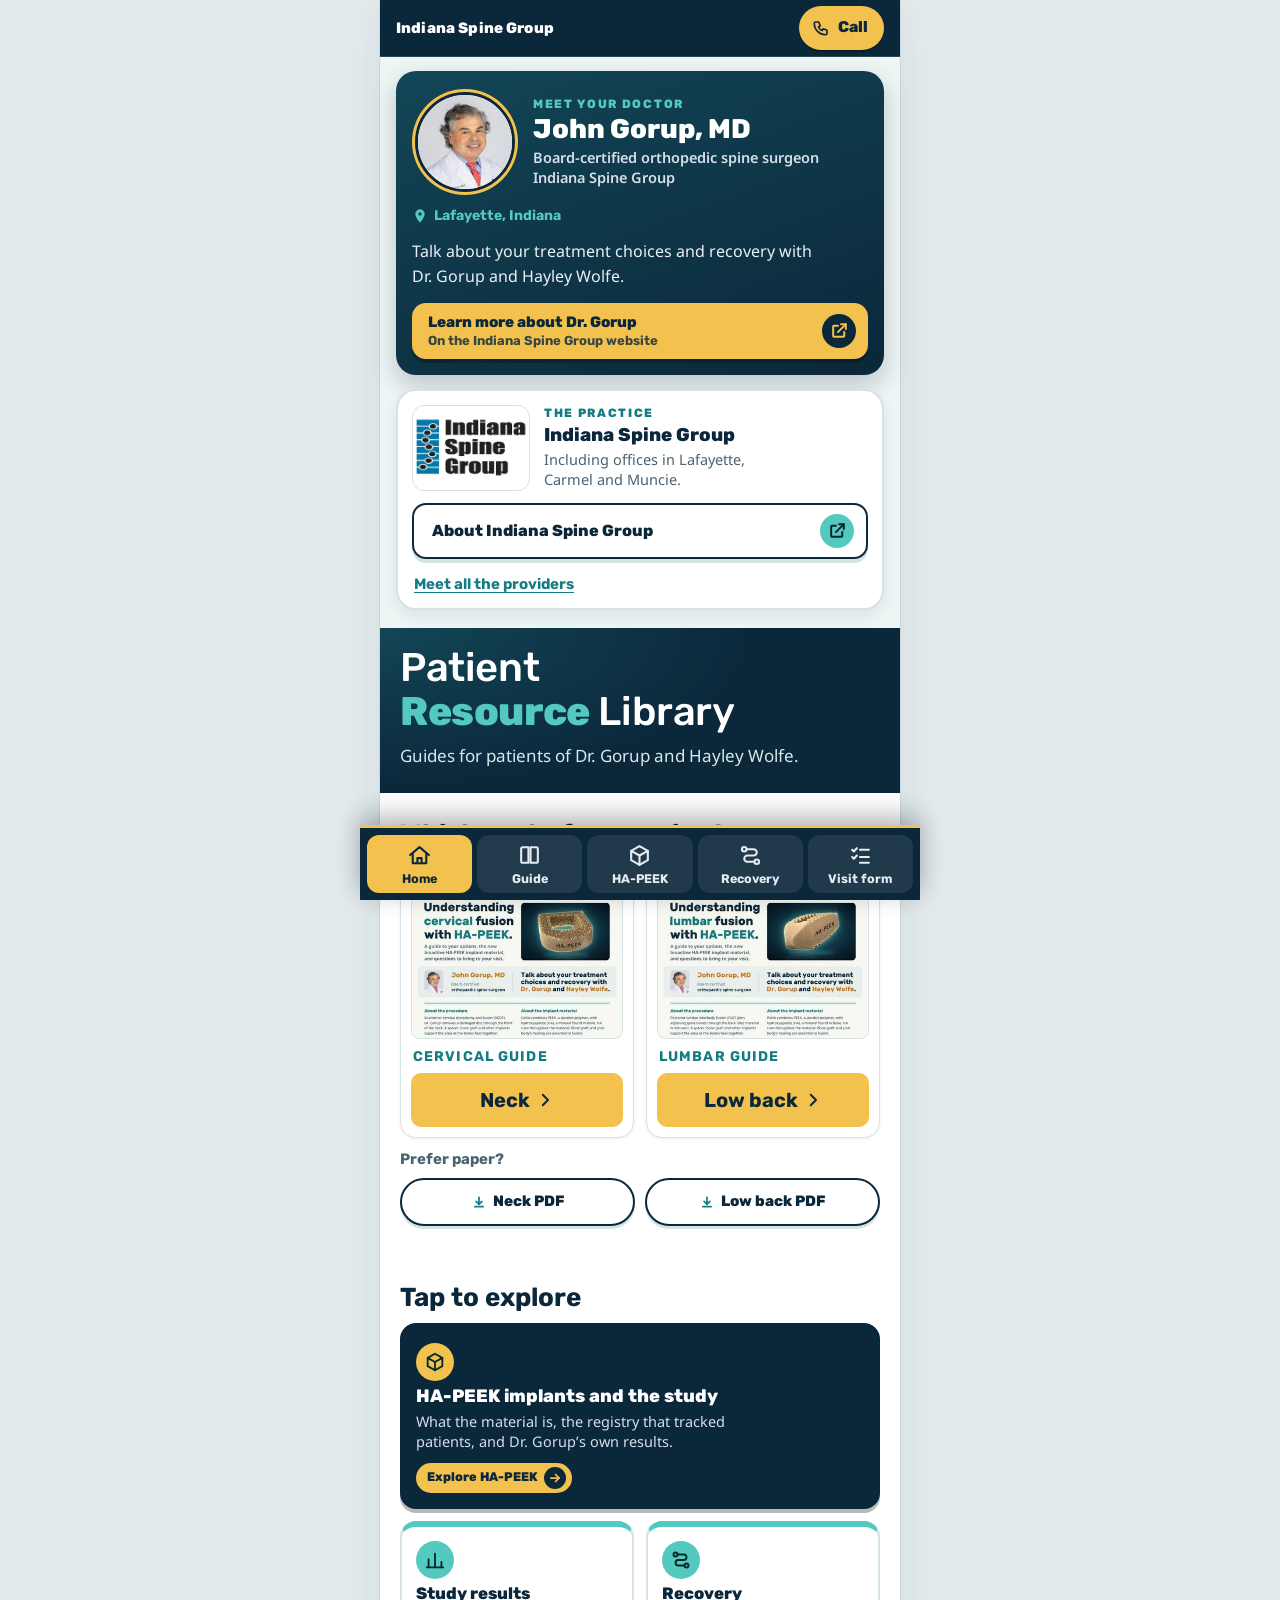
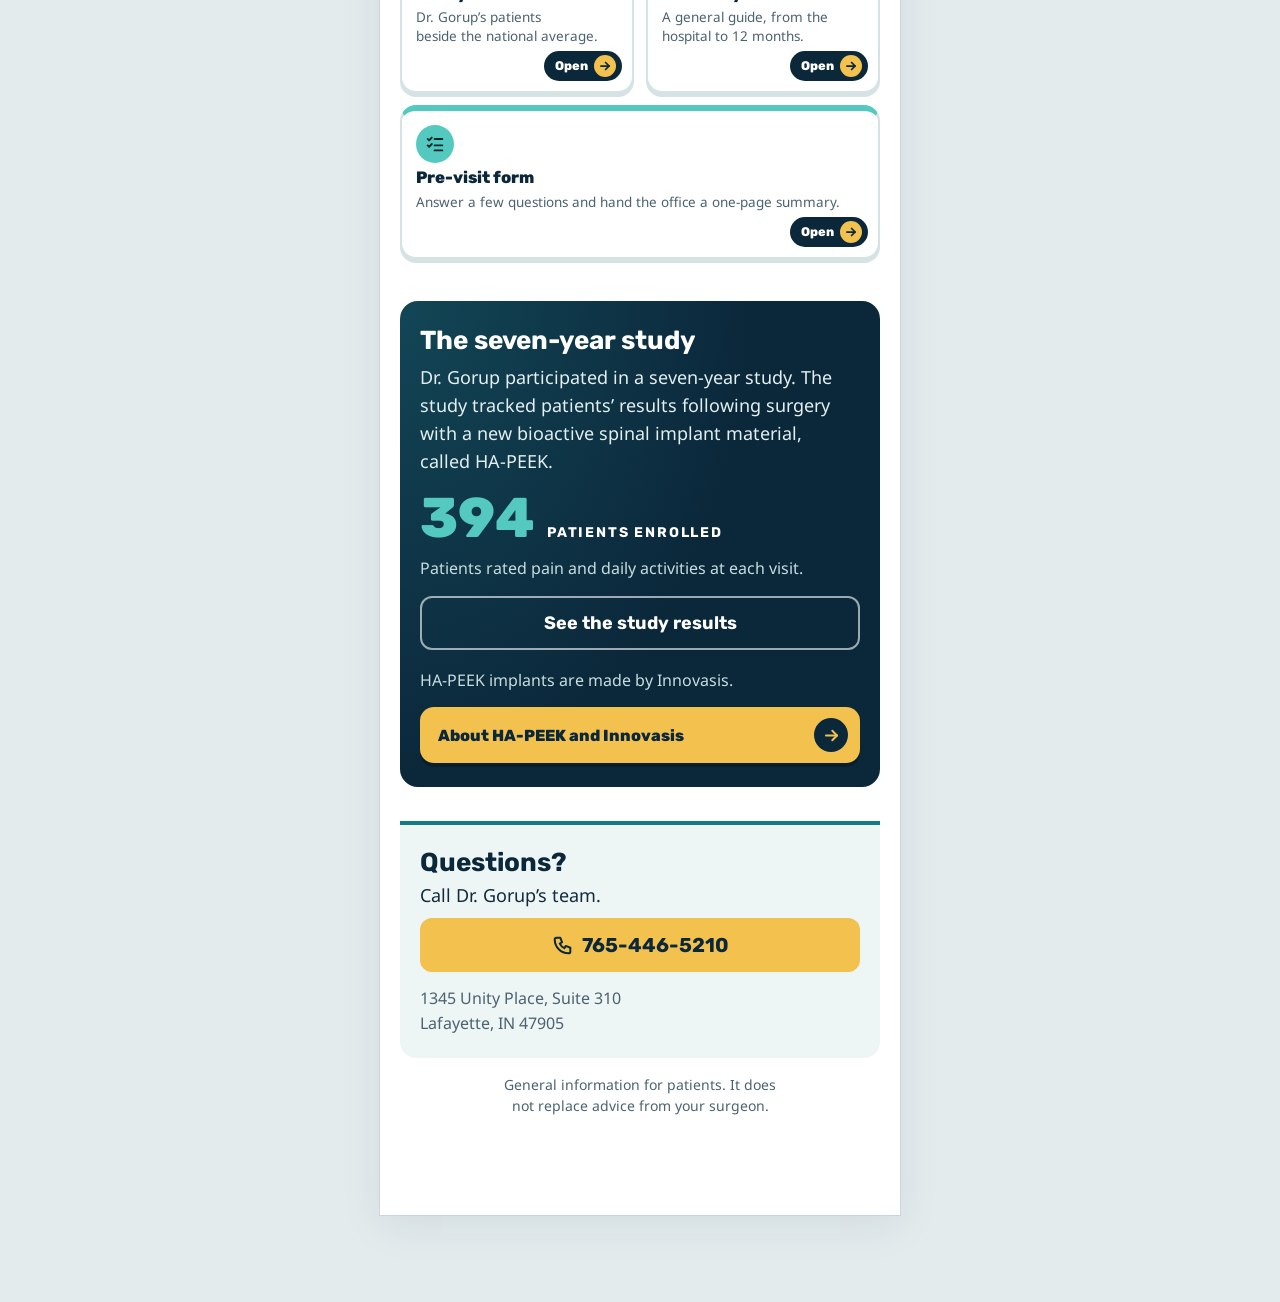
==== commit 6378a701: "Practice card: sharper Indiana Spine Group logo - Official Indiana Spine Group logo on the practice " ====
--- a/index.html
+++ b/index.html
@@ -13,7 +13,7 @@
 <link rel="preload" href="assets/fonts/rubik-500.woff2" as="font" type="font/woff2" crossorigin>
 <link rel="preload" href="assets/fonts/rubik-700.woff2" as="font" type="font/woff2" crossorigin>
 <link rel="stylesheet" href="assets/site.css?v=7">
-<link rel="stylesheet" href="assets/kit.css?v=1">
+<link rel="stylesheet" href="assets/kit.css?v=2">
 </head>
 <body data-page="home">
 <a class="skip" href="#main">Skip to the content</a>
@@ -35,7 +35,7 @@
     </div>
     <div class="pra">
       <div class="r1">
-        <a class="logo" href="https://indianaspinegroup.com/history/" target="_blank" rel="noopener" aria-label="Indiana Spine Group website"><img src="assets/isg-logo.png" alt="Indiana Spine Group logo" width="118" height="83" decoding="async"></a>
+        <a class="logo" href="https://indianaspinegroup.com/history/" target="_blank" rel="noopener" aria-label="Indiana Spine Group website"><img src="assets/isg-logo-2.png" alt="Indiana Spine Group logo" width="118" height="63" decoding="async"></a>
         <div><p class="k">The practice</p><p class="n">Indiana Spine Group</p><p class="d">Including offices in Lafayette, Carmel and Muncie.</p></div>
       </div>
       <a class="kbtn alt" href="https://indianaspinegroup.com/history/" target="_blank" rel="noopener"><span>About Indiana Spine Group</span><span class="go"><svg viewBox="0 0 24 24" aria-hidden="true"><path d="M14 4h6v6"/><path d="M20 4 10 14"/><path d="M18 14v5a1 1 0 0 1-1 1H5a1 1 0 0 1-1-1V7a1 1 0 0 1 1-1h5"/></svg></span></a>
--- a/assets/kit.css
+++ b/assets/kit.css
@@ -61,6 +61,9 @@
 .pra { display: grid; grid-template-columns: minmax(0, 1fr); gap: 12px; padding: 14px 14px 14px; border-radius: 20px; background: #fff; border: 2px solid var(--k-line); box-shadow: 0 6px 16px rgba(15,23,36,.08); }
 .pra .r1 { display: flex; align-items: center; gap: 14px; }
 .pra .logo { text-decoration: none; flex: none; display: grid; place-items: center; width: 118px; height: 86px; border-radius: 12px; border: 1px solid var(--k-line); background: #fff; overflow: hidden; }
+.pra.wide .logo { width: 100%; height: auto; padding: 8px 12px; box-sizing: border-box; }
+.pra.wide .logo img { width: 100%; max-width: 100%; }
+.pra.wide .txt .d { margin-top: 0; }
 .pra .logo img { display: block; max-width: 100%; max-height: 100%; width: auto; height: auto; }
 .pra .logo .wm { display: block; padding: 8px; text-align: center; font: 800 16.5px/1.05 var(--k-font); letter-spacing: -.01em; color: var(--k-acc-ink); }
 .pra .logo .wm small { display: block; margin-top: 3px; font-size: 11.5px; letter-spacing: .12em; text-transform: uppercase; color: var(--k-dark); }
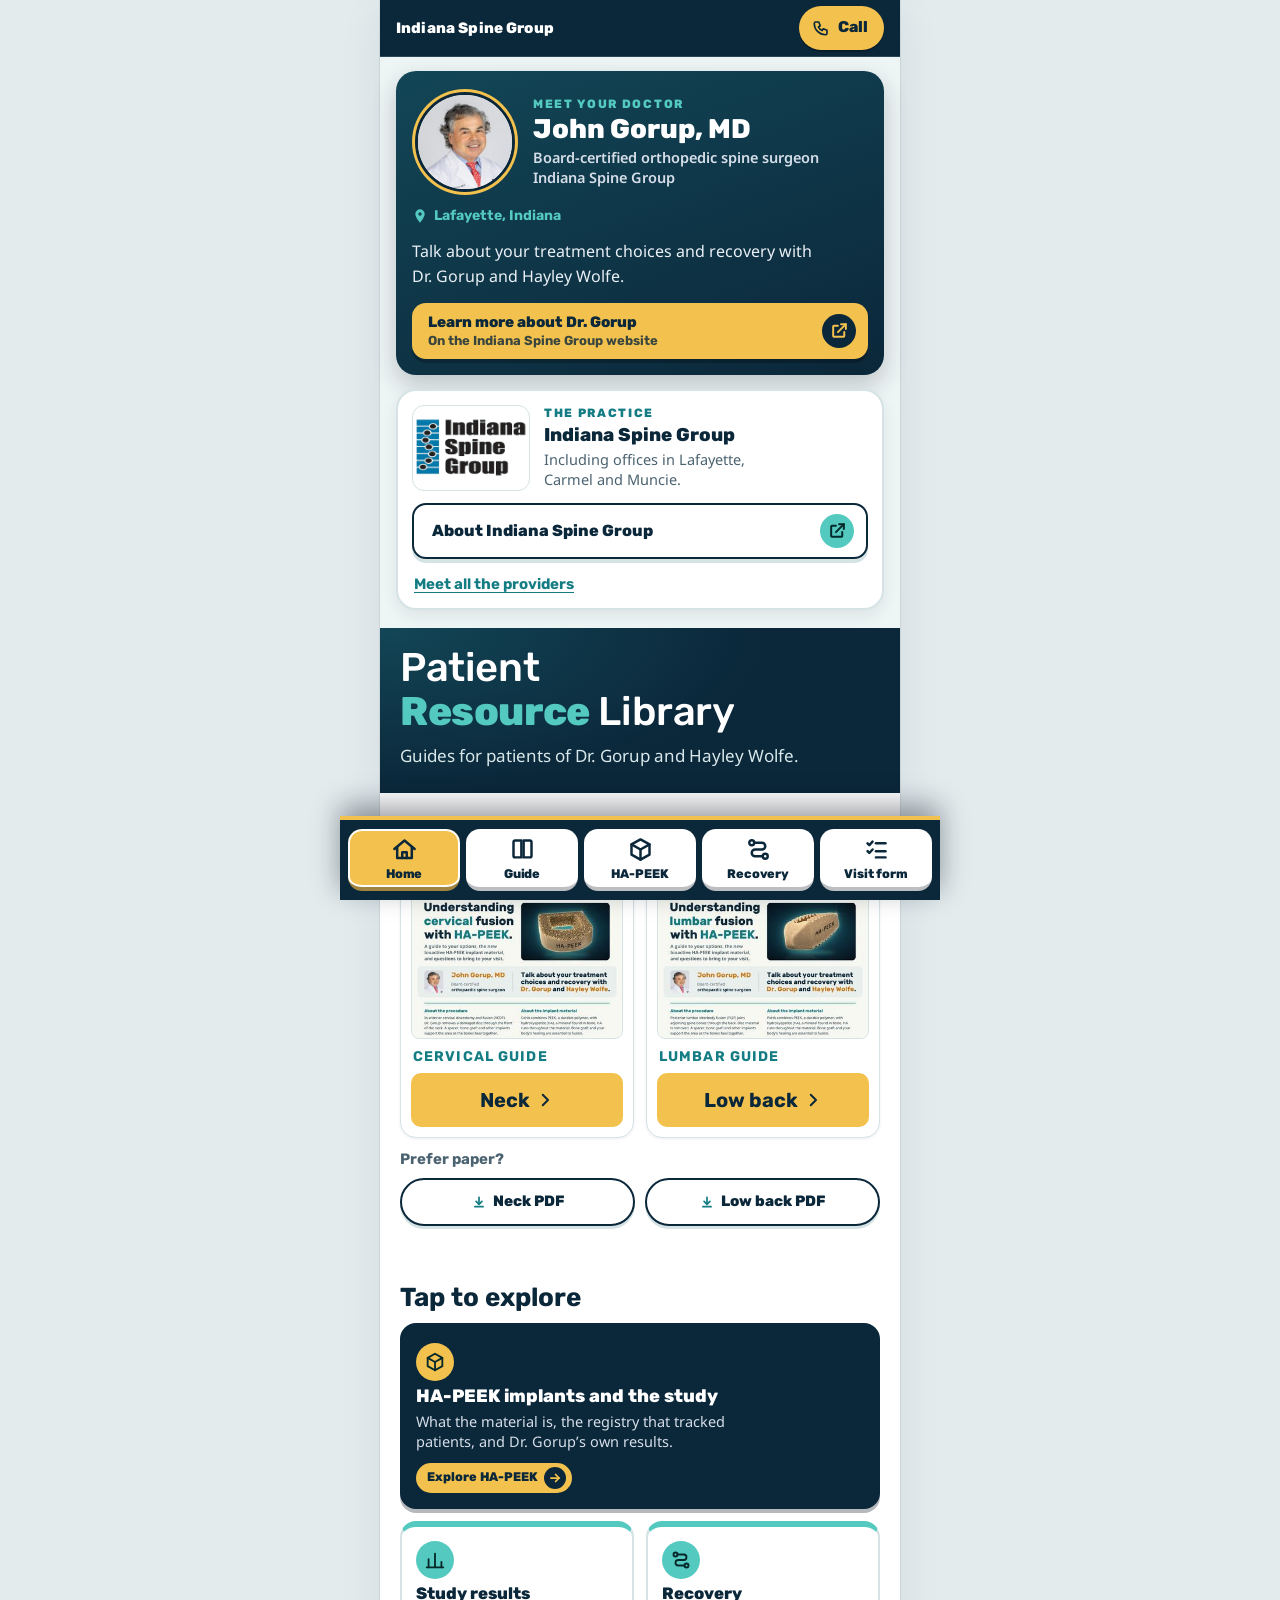
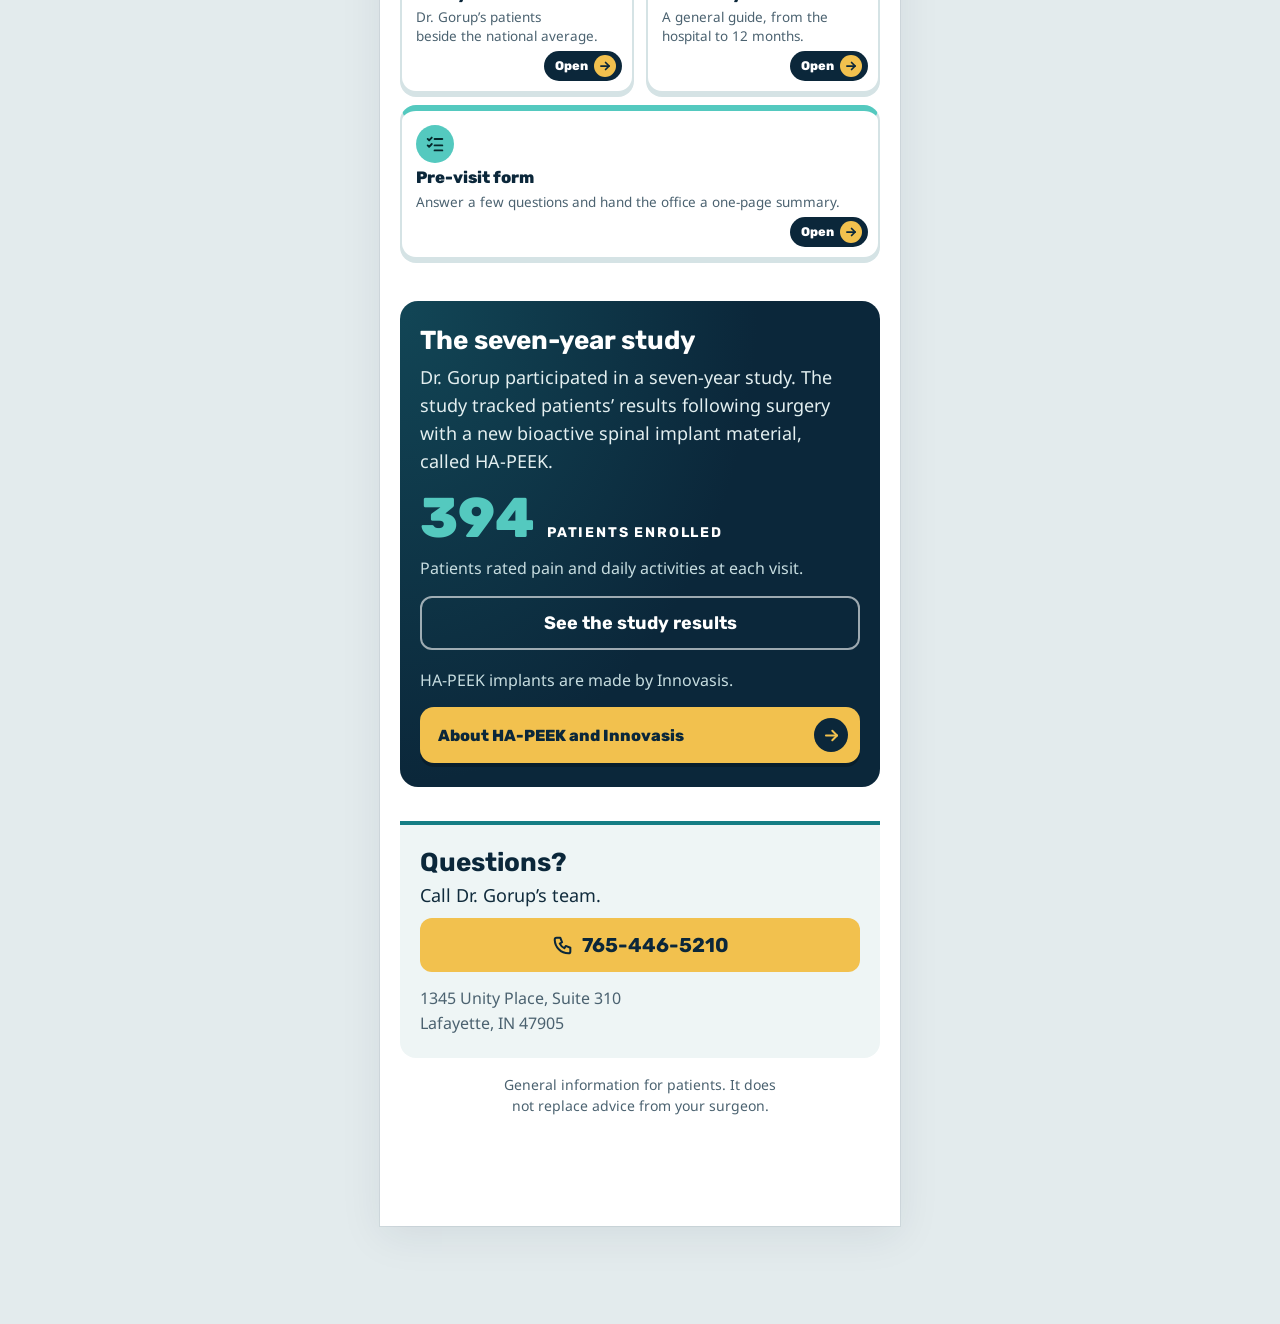
==== commit bffad5fb: "Bottom tabs: big white buttons on the dark bar, bounce and clearer hint on first visit Co-Authored-B" ====
--- a/index.html
+++ b/index.html
@@ -13,7 +13,7 @@
 <link rel="preload" href="assets/fonts/rubik-500.woff2" as="font" type="font/woff2" crossorigin>
 <link rel="preload" href="assets/fonts/rubik-700.woff2" as="font" type="font/woff2" crossorigin>
 <link rel="stylesheet" href="assets/site.css?v=7">
-<link rel="stylesheet" href="assets/kit.css?v=2">
+<link rel="stylesheet" href="assets/kit.css?v=3">
 </head>
 <body data-page="home">
 <a class="skip" href="#main">Skip to the content</a>
@@ -97,6 +97,6 @@
 </div>
 <nav class="tabs no-print" aria-label="Main"><a data-tab="home" href="index.html" aria-current="page"><svg viewBox="0 0 24 24" aria-hidden="true"><path d="M3 11.5 12 4l9 7.5"/><path d="M5.5 10v9.5h13V10"/><path d="M10 19.5v-5h4v5"/></svg><span>Home</span></a><a data-tab="guide" href="index.html#guides"><svg viewBox="0 0 24 24" aria-hidden="true"><path d="M4 5.5C4 4.7 4.7 4 5.5 4H11v15H5.5c-.8 0-1.5-.7-1.5-1.5z"/><path d="M20 5.5c0-.8-.7-1.5-1.5-1.5H13v15h5.5c.8 0 1.5-.7 1.5-1.5z"/></svg><span>Guide</span></a><a data-tab="hapeek" href="implant.html"><svg viewBox="0 0 24 24" aria-hidden="true"><path d="M12 3 4 7.5v9L12 21l8-4.5v-9z"/><path d="M4 7.5 12 12l8-4.5"/><path d="M12 12v9"/></svg><span>HA-PEEK</span></a><a data-tab="recovery" href="recovery.html"><svg viewBox="0 0 24 24" aria-hidden="true"><circle cx="6" cy="6" r="2.2"/><circle cx="18" cy="18" r="2.2"/><path d="M8.2 6H15a3 3 0 0 1 0 6H9a3 3 0 0 0 0 6h6.8"/></svg><span>Recovery</span></a><a data-tab="visit" href="visit.html"><svg viewBox="0 0 24 24" aria-hidden="true"><path d="m4 6.5 1.6 1.6L8.5 5"/><path d="M11.5 6.5H20"/><path d="m4 13.5 1.6 1.6 2.9-3.1"/><path d="M11.5 13.5H20"/><path d="M11.5 19H20"/></svg><span>Visit form</span></a></nav>
 <script src="assets/site.js?v=7" defer></script>
-<script src="assets/kit.js?v=1" defer></script>
+<script src="assets/kit.js?v=2" defer></script>
 </body>
 </html>
--- a/assets/kit.css
+++ b/assets/kit.css
@@ -1,7 +1,7 @@
 /* Patient Resource Library kit: obvious bottom tabs, doctor-first top, practice card, tap tiles, folded cards.
    Additive: loads after site.css. */
 :root { --k-dark: #0B273A; --k-dark2: #124656; --k-acc: #54C9BF; --k-acc-ink: #147D84; --k-accl: #54C9BF; --k-gold: #F2C14E; --k-soft: #EEF5F5; --k-ink: #102B3C; --k-muted: #4B6270; --k-line: #D5E3E5;
-        --k-font: var(--head); --k-body: var(--body); --k-tabs: 75px; --k-top: 56px; --tabs: 75px; }
+        --k-font: var(--head); --k-body: var(--body); --k-tabs: 86px; --k-top: 56px; --tabs: 86px; }
 /* ---- top bar (brand + call) ---- */
 html { scroll-padding-top: calc(var(--k-top) + 14px); }
 .topbar { position: sticky; top: 0; z-index: 20; background: var(--k-dark); border-bottom: 1px solid rgba(255,255,255,.14); }
@@ -12,19 +12,23 @@
 @media (max-width: 359px) { .topbar .call-pill .num { display: none; } .topbar .brand { font-size: 14px; } }
 
 /* ---- bottom tab bar: dark bar, gold top edge, every tab a button, current tab filled gold ---- */
-.tabs { position: fixed; left: 50%; bottom: 0; transform: translateX(-50%); z-index: 30; display: grid; grid-template-columns: repeat(5, minmax(0, 1fr)); gap: 5px; width: 100%; max-width: 560px; padding: 7px 7px calc(7px + env(safe-area-inset-bottom)); background: var(--k-dark); border-top: 3px solid var(--k-gold); box-shadow: 0 -8px 24px rgba(10,18,30,.32); }
-.tabs a { position: relative; display: flex; flex-direction: column; align-items: center; justify-content: center; gap: 4px; min-height: 58px; padding: 6px 2px 5px; border-radius: 12px; background: rgba(255,255,255,.09); color: #E6ECF4; text-decoration: none; font: 700 12.5px/1.1 var(--k-font); -webkit-tap-highlight-color: transparent; }
-.tabs svg { width: 25px; height: 25px; fill: none; stroke: currentColor; stroke-width: 2; stroke-linecap: round; stroke-linejoin: round; }
+.tabs { position: fixed; left: 50%; bottom: 0; transform: translateX(-50%); z-index: 30; display: grid; grid-template-columns: repeat(5, minmax(0, 1fr)); gap: 6px; width: 100%; max-width: 600px; padding: 9px 8px calc(9px + env(safe-area-inset-bottom)); background: var(--k-dark); border-top: 4px solid var(--k-gold); box-shadow: 0 -10px 26px rgba(10,18,30,.40); }
+.tabs a { position: relative; display: flex; flex-direction: column; align-items: center; justify-content: center; gap: 4px; min-height: 62px; padding: 7px 2px 6px; border-radius: 14px; background: #fff; color: var(--k-dark); text-decoration: none; font: 800 clamp(10.5px, 3.1vw, 12.5px)/1.1 var(--k-font); letter-spacing: -.01em; border-bottom: 4px solid rgba(15,23,36,.28); -webkit-tap-highlight-color: transparent; }
+.tabs svg { width: 27px; height: 27px; fill: none; stroke: currentColor; stroke-width: 2.2; stroke-linecap: round; stroke-linejoin: round; }
 .tabs a span { white-space: nowrap; }
-.tabs a:active { background: rgba(255,255,255,.2); }
-.tabs a[aria-current="page"] { background: var(--k-gold); color: var(--k-dark); }
+.tabs a:active { transform: translateY(3px); border-bottom-width: 1px; background: #E9EEF4; }
+.tabs a[aria-current="page"] { background: var(--k-gold); color: var(--k-dark); border-bottom-color: rgba(15,23,36,.36); box-shadow: 0 0 0 2px #fff inset; }
 .tabs a[aria-current="page"]::before { content: none; }
-@media (max-width: 359px) { .tabs { gap: 3px; padding-inline: 4px; } .tabs a { font-size: 11.5px; padding-inline: 0; } }
+.tabs.nudge a:not([aria-current="page"]) { animation: ktabpop 1s ease-in-out 2; }
+.tabs.nudge a:nth-child(2) { animation-delay: .0s; } .tabs.nudge a:nth-child(3) { animation-delay: .12s; } .tabs.nudge a:nth-child(4) { animation-delay: .24s; } .tabs.nudge a:nth-child(5) { animation-delay: .36s; }
+@keyframes ktabpop { 0%, 55%, 100% { transform: translateY(0); } 25% { transform: translateY(-9px); } }
+@media (prefers-reduced-motion: reduce) { .tabs.nudge a { animation: none !important; } }
+@media (max-width: 359px) { .tabs { gap: 4px; padding-inline: 5px; } .tabs a { padding-inline: 0; } }
 @media (max-height: 460px) { .tabs a { flex-direction: row; gap: 8px; min-height: 44px; } .tabs svg { width: 22px; height: 22px; } }
 body { padding-bottom: calc(var(--k-tabs) + env(safe-area-inset-bottom) + 12px); }
 .shell { padding-bottom: calc(var(--k-tabs) + env(safe-area-inset-bottom) + 12px); }
 .in-progress { top: var(--k-top); }
-.coach { position: fixed; left: 50%; bottom: calc(var(--k-tabs) + env(safe-area-inset-bottom) + 14px); transform: translateX(-50%); z-index: 31; display: inline-flex; align-items: center; gap: 8px; max-width: calc(100% - 28px); padding: 12px 18px; border: 0; border-radius: 999px; background: var(--k-gold); color: var(--k-dark); font: 800 15px/1.2 var(--k-font); text-align: center; box-shadow: 0 8px 22px rgba(0,0,0,.34); cursor: pointer; animation: kbounce 1.3s ease-in-out 3; }
+.coach { width: max-content; position: fixed; left: 50%; bottom: calc(var(--k-tabs) + env(safe-area-inset-bottom) + 14px); transform: translateX(-50%); z-index: 31; display: inline-flex; align-items: center; gap: 8px; max-width: calc(100% - 28px); padding: 12px 18px; border: 0; border-radius: 999px; background: var(--k-gold); color: var(--k-dark); font: 800 16px/1.2 var(--k-font); text-align: center; box-shadow: 0 8px 22px rgba(0,0,0,.34); cursor: pointer; animation: kbounce 1.3s ease-in-out 4; }
 .coach::after { content: ""; position: absolute; bottom: -8px; left: 50%; margin-left: -9px; border: 9px solid transparent; border-top-color: var(--k-gold); border-bottom: 0; }
 @keyframes kbounce { 0%, 100% { transform: translate(-50%, 0); } 50% { transform: translate(-50%, -7px); } }
 @media (prefers-reduced-motion: reduce) { .coach { animation: none; } }
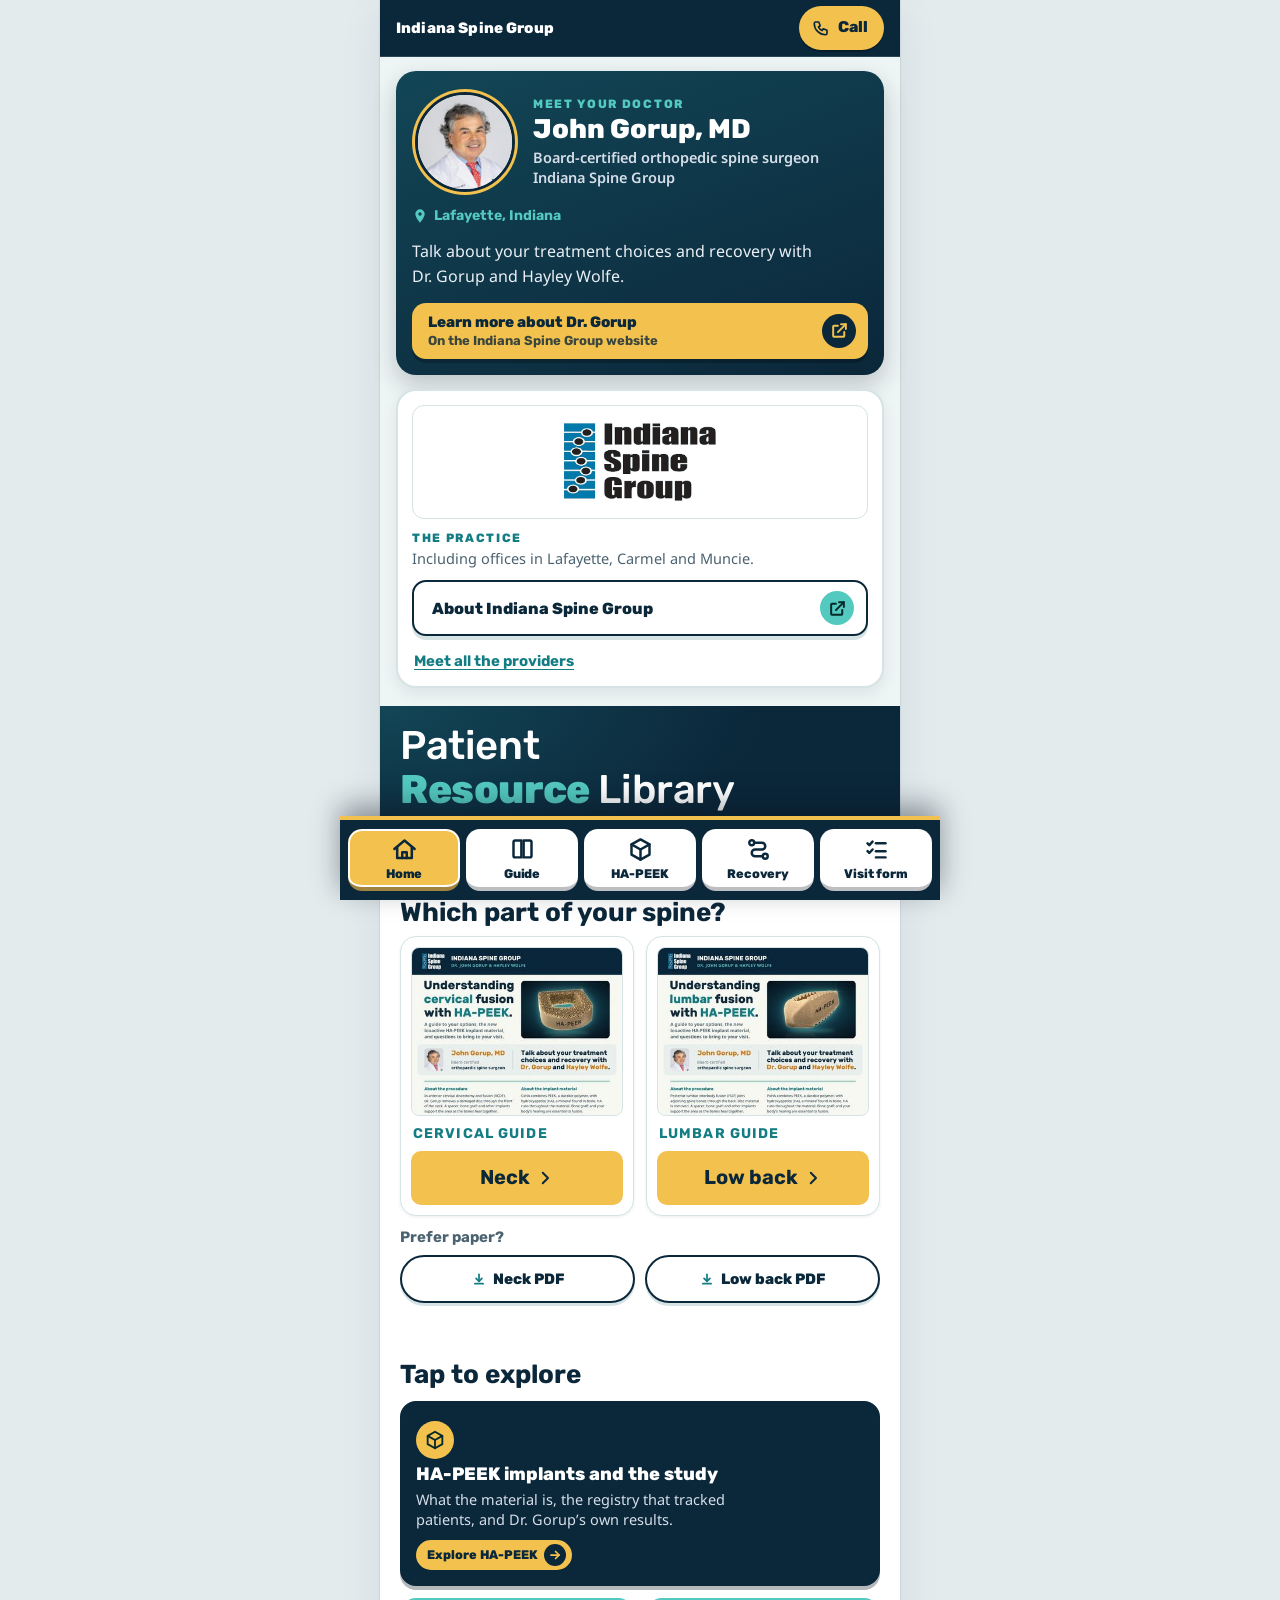
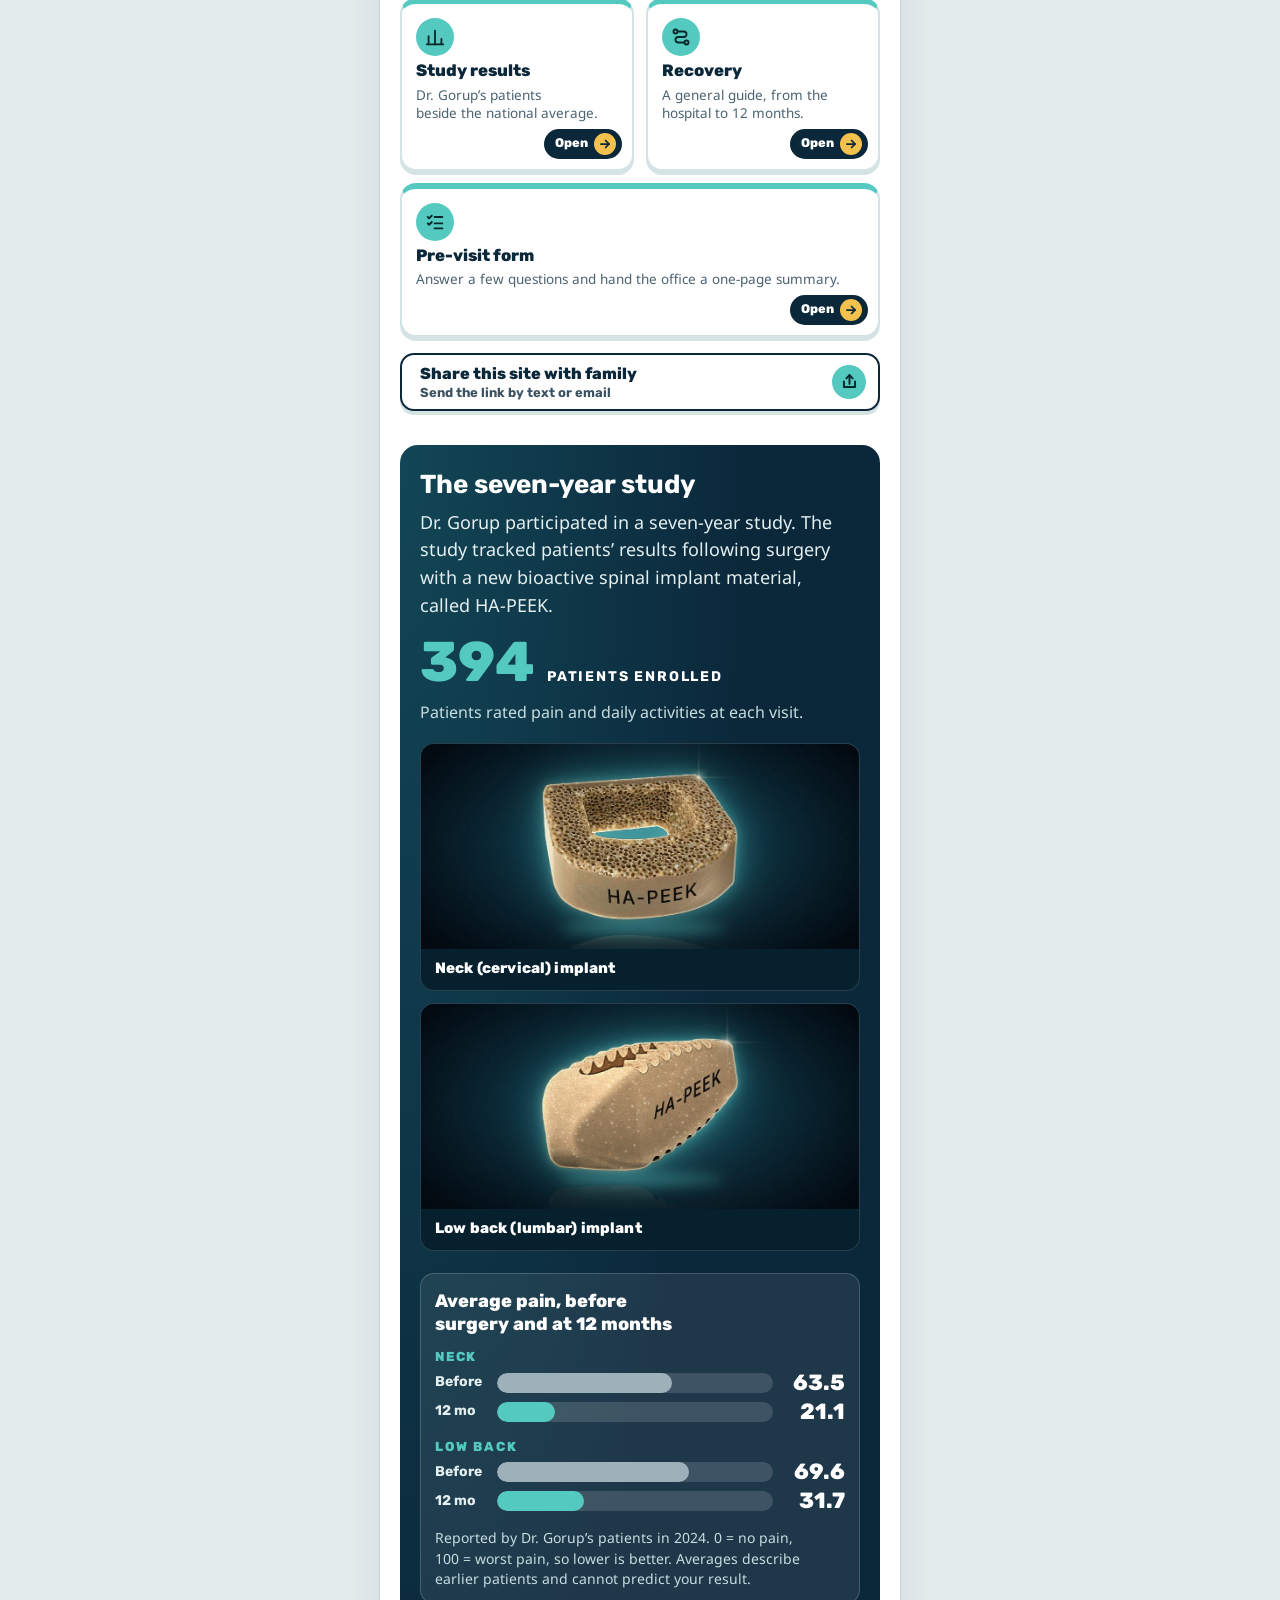
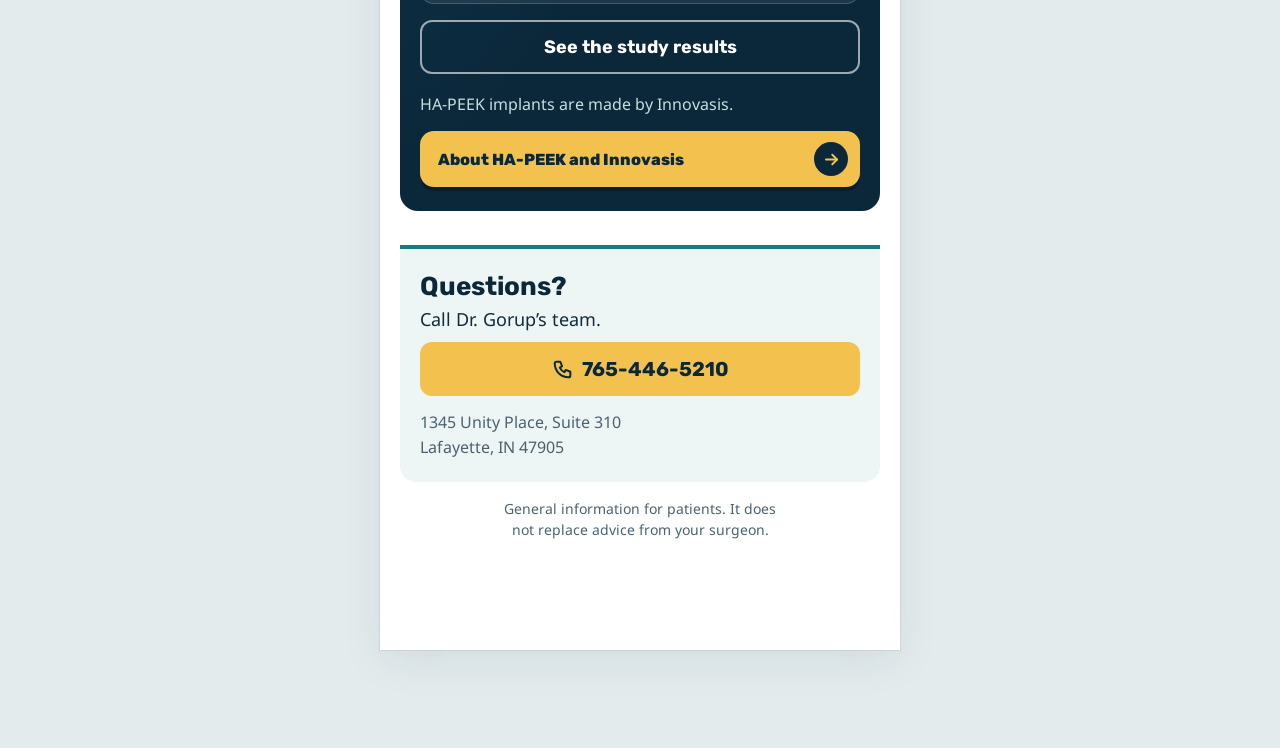
==== commit 91b1e4b4: "Gorup: implant photos, before/after pain chart on the home, share button, matched practice card - St" ====
--- a/index.html
+++ b/index.html
@@ -13,7 +13,7 @@
 <link rel="preload" href="assets/fonts/rubik-500.woff2" as="font" type="font/woff2" crossorigin>
 <link rel="preload" href="assets/fonts/rubik-700.woff2" as="font" type="font/woff2" crossorigin>
 <link rel="stylesheet" href="assets/site.css?v=7">
-<link rel="stylesheet" href="assets/kit.css?v=3">
+<link rel="stylesheet" href="assets/kit.css?v=4">
 </head>
 <body data-page="home">
 <a class="skip" href="#main">Skip to the content</a>
@@ -33,11 +33,9 @@
       <p class="intro">Talk about your treatment choices and recovery with Dr.&nbsp;Gorup and Hayley&nbsp;Wolfe.</p>
       <a class="kbtn" href="https://indianaspinegroup.com/gorup/" target="_blank" rel="noopener"><span>Learn more about Dr.&nbsp;Gorup<small>On the Indiana Spine&nbsp;Group&nbsp;website</small></span><span class="go"><svg viewBox="0 0 24 24" aria-hidden="true"><path d="M14 4h6v6"/><path d="M20 4 10 14"/><path d="M18 14v5a1 1 0 0 1-1 1H5a1 1 0 0 1-1-1V7a1 1 0 0 1 1-1h5"/></svg></span></a>
     </div>
-    <div class="pra">
-      <div class="r1">
-        <a class="logo" href="https://indianaspinegroup.com/history/" target="_blank" rel="noopener" aria-label="Indiana Spine Group website"><img src="assets/isg-logo-2.png" alt="Indiana Spine Group logo" width="118" height="63" decoding="async"></a>
-        <div><p class="k">The practice</p><p class="n">Indiana Spine Group</p><p class="d">Including offices in Lafayette, Carmel and Muncie.</p></div>
-      </div>
+    <div class="pra wide sq">
+      <a class="logo" href="https://indianaspinegroup.com/history/" target="_blank" rel="noopener" aria-label="Indiana Spine Group website"><img src="assets/isg-logo-2.png" alt="Indiana Spine Group logo" width="520" height="283" decoding="async"></a>
+      <div class="txt"><p class="k">The practice</p><p class="d">Including offices in Lafayette, Carmel and Muncie.</p></div>
       <a class="kbtn alt" href="https://indianaspinegroup.com/history/" target="_blank" rel="noopener"><span>About Indiana Spine Group</span><span class="go"><svg viewBox="0 0 24 24" aria-hidden="true"><path d="M14 4h6v6"/><path d="M20 4 10 14"/><path d="M18 14v5a1 1 0 0 1-1 1H5a1 1 0 0 1-1-1V7a1 1 0 0 1 1-1h5"/></svg></span></a>
       <p class="more"><a href="https://indianaspinegroup.com/our-providers/" target="_blank" rel="noopener">Meet all the providers</a></p>
     </div>
@@ -74,6 +72,7 @@
         <li class=""><a href="recovery.html"><span class="ico"><svg viewBox="0 0 24 24" aria-hidden="true"><circle cx="6" cy="6" r="2.2"/><circle cx="18" cy="18" r="2.2"/><path d="M8.2 6H15a3 3 0 0 1 0 6H9a3 3 0 0 0 0 6h6.8"/></svg></span><b>Recovery</b><small>A general guide, from the hospital to&nbsp;12&nbsp;months.</small><span class="go">Open<i><svg viewBox="0 0 24 24" aria-hidden="true"><path d="M5 12h14"/><path d="m13 6 6 6-6 6"/></svg></i></span></a></li>
         <li class=""><a href="visit.html"><span class="ico"><svg viewBox="0 0 24 24" aria-hidden="true"><path d="m4 6.5 1.6 1.6L8.5 5"/><path d="M11.5 6.5H20"/><path d="m4 13.5 1.6 1.6 2.9-3.1"/><path d="M11.5 13.5H20"/><path d="M11.5 19H20"/></svg></span><b>Pre-visit form</b><small>Answer a few questions and hand the office a&nbsp;one-page&nbsp;summary.</small><span class="go">Open<i><svg viewBox="0 0 24 24" aria-hidden="true"><path d="M5 12h14"/><path d="m13 6 6 6-6 6"/></svg></i></span></a></li>
       </ul>
+      <button type="button" class="kbtn alt kshare no-print" data-kshare><span>Share this site with family<small>Send the link by text&nbsp;or&nbsp;email</small></span><span class="go"><svg viewBox="0 0 24 24" aria-hidden="true"><path d="M12 15V4"/><path d="m8 8 4-4 4 4"/><path d="M5 12v7h14v-7"/></svg></span></button>
     </section>
 
     <section class="study" aria-labelledby="s">
@@ -81,6 +80,16 @@
       <p>Dr.&nbsp;Gorup participated in a seven-year study. The study tracked patients’ results following surgery with a new bioactive spinal implant material, called <span class="nb">HA-PEEK</span>.</p>
       <div class="stat"><b>394</b><span>patients enrolled</span></div>
       <p class="small">Patients rated pain and daily activities at&nbsp;each&nbsp;visit.</p>
+      <div class="imps" aria-label="HA-PEEK implants">
+        <figure><img src="assets/neck-implant.jpg" alt="Close-up photo of a cervical HA-PEEK implant" width="1000" height="469" loading="lazy" decoding="async"><figcaption>Neck (cervical) implant</figcaption></figure>
+        <figure><img src="assets/lower-back-implant.jpg" alt="Close-up photo of a lumbar HA-PEEK implant" width="1000" height="469" loading="lazy" decoding="async"><figcaption>Low back (lumbar) implant</figcaption></figure>
+      </div>
+      <div class="ba" role="group" aria-label="Average pain before surgery and at 12 months">
+        <h3>Average pain, before surgery and at&nbsp;12&nbsp;months</h3>
+        <div class="bag"><p class="bl">Neck</p><div class="br"><span>Before</span><div class="trk" aria-hidden="true"><i class="b0" style="width:63.5%"></i></div><b>63.5</b></div><div class="br"><span>12 mo</span><div class="trk" aria-hidden="true"><i class="b1" style="width:21.1%"></i></div><b>21.1</b></div></div>
+        <div class="bag"><p class="bl">Low back</p><div class="br"><span>Before</span><div class="trk" aria-hidden="true"><i class="b0" style="width:69.6%"></i></div><b>69.6</b></div><div class="br"><span>12 mo</span><div class="trk" aria-hidden="true"><i class="b1" style="width:31.7%"></i></div><b>31.7</b></div></div>
+        <p class="fine">Reported by Dr.&nbsp;Gorup&rsquo;s patients in 2024. 0&nbsp;=&nbsp;no pain, 100&nbsp;=&nbsp;worst pain, so lower is better. Averages describe earlier patients and cannot predict your&nbsp;result.</p>
+      </div>
       <a class="btn ondark" href="results.html">See the study results</a>
       <p class="small" style="margin-top:18px">HA-PEEK implants are made&nbsp;by&nbsp;Innovasis.</p>
       <a class="kbtn" href="implant.html"><span>About HA-PEEK and Innovasis</span><span class="go"><svg viewBox="0 0 24 24" aria-hidden="true"><path d="M5 12h14"/><path d="m13 6 6 6-6 6"/></svg></span></a>
@@ -97,6 +106,6 @@
 </div>
 <nav class="tabs no-print" aria-label="Main"><a data-tab="home" href="index.html" aria-current="page"><svg viewBox="0 0 24 24" aria-hidden="true"><path d="M3 11.5 12 4l9 7.5"/><path d="M5.5 10v9.5h13V10"/><path d="M10 19.5v-5h4v5"/></svg><span>Home</span></a><a data-tab="guide" href="index.html#guides"><svg viewBox="0 0 24 24" aria-hidden="true"><path d="M4 5.5C4 4.7 4.7 4 5.5 4H11v15H5.5c-.8 0-1.5-.7-1.5-1.5z"/><path d="M20 5.5c0-.8-.7-1.5-1.5-1.5H13v15h5.5c.8 0 1.5-.7 1.5-1.5z"/></svg><span>Guide</span></a><a data-tab="hapeek" href="implant.html"><svg viewBox="0 0 24 24" aria-hidden="true"><path d="M12 3 4 7.5v9L12 21l8-4.5v-9z"/><path d="M4 7.5 12 12l8-4.5"/><path d="M12 12v9"/></svg><span>HA-PEEK</span></a><a data-tab="recovery" href="recovery.html"><svg viewBox="0 0 24 24" aria-hidden="true"><circle cx="6" cy="6" r="2.2"/><circle cx="18" cy="18" r="2.2"/><path d="M8.2 6H15a3 3 0 0 1 0 6H9a3 3 0 0 0 0 6h6.8"/></svg><span>Recovery</span></a><a data-tab="visit" href="visit.html"><svg viewBox="0 0 24 24" aria-hidden="true"><path d="m4 6.5 1.6 1.6L8.5 5"/><path d="M11.5 6.5H20"/><path d="m4 13.5 1.6 1.6 2.9-3.1"/><path d="M11.5 13.5H20"/><path d="M11.5 19H20"/></svg><span>Visit form</span></a></nav>
 <script src="assets/site.js?v=7" defer></script>
-<script src="assets/kit.js?v=2" defer></script>
+<script src="assets/kit.js?v=3" defer></script>
 </body>
 </html>
--- a/assets/kit.css
+++ b/assets/kit.css
@@ -68,6 +68,9 @@
 .pra.wide .logo { width: 100%; height: auto; padding: 8px 12px; box-sizing: border-box; }
 .pra.wide .logo img { width: 100%; max-width: 100%; }
 .pra.wide .txt .d { margin-top: 0; }
+.pra.wide.sq .logo { padding: 12px; }
+.pra.wide.sq .logo img { width: auto; height: auto; max-width: 100%; max-height: 88px; }
+.kshare { margin-top: 16px; }
 .pra .logo img { display: block; max-width: 100%; max-height: 100%; width: auto; height: auto; }
 .pra .logo .wm { display: block; padding: 8px; text-align: center; font: 800 16.5px/1.05 var(--k-font); letter-spacing: -.01em; color: var(--k-acc-ink); }
 .pra .logo .wm small { display: block; margin-top: 3px; font-size: 11.5px; letter-spacing: .12em; text-transform: uppercase; color: var(--k-dark); }
@@ -170,3 +173,23 @@
 .study .small + .kbtn, .study .small + a { margin-top: 14px; }
 .info-grid .info { box-shadow: 0 3px 0 var(--k-line); }
 .rows .row .ic { flex: none; }
+
+/* ---- implant photos and the before/after pain chart ---- */
+.imps { display: grid; grid-template-columns: minmax(0, 1fr); gap: 12px; margin: 18px 0 8px; }
+.imps figure { margin: 0; border-radius: 14px; overflow: hidden; background: #06202E; border: 1px solid rgba(255,255,255,.14); }
+.imps img { display: block; width: 100%; height: auto; aspect-ratio: 1000 / 469; }
+.imps figcaption { padding: 10px 14px 12px; font: 800 .9375rem/1.25 var(--head); letter-spacing: .01em; color: #fff; }
+.imps.lite { margin: 0 0 16px; }
+.imps.lite figure { border-color: var(--line); }
+.ba { margin: 22px 0 8px; padding: 16px 14px 14px; border-radius: 14px; background: rgba(255,255,255,.08); border: 1px solid rgba(255,255,255,.18); }
+.study .ba h3 { margin: 0 0 14px; font: 800 1.125rem/1.25 var(--head); color: #fff; }
+.ba .bag { margin: 0 0 16px; }
+.ba .bl { margin: 0 0 6px !important; font: 800 .8125rem/1.2 var(--head); letter-spacing: .14em; text-transform: uppercase; color: var(--mint) !important; }
+.ba .br { display: grid; grid-template-columns: 52px minmax(0, 1fr) 62px; align-items: center; gap: 10px; margin: 7px 0; }
+.ba .br span { font: 700 .875rem/1.2 var(--head); color: #E3EFF0; }
+.ba .trk { height: 20px; border-radius: 10px; background: rgba(255,255,255,.14); overflow: hidden; }
+.ba .trk i { display: block; height: 100%; border-radius: 10px; }
+.ba .b0 { background: var(--slate); }
+.ba .b1 { background: var(--mint); }
+.ba .br b { font: 800 1.375rem/1 var(--head); color: #fff; text-align: right; white-space: nowrap; }
+.study .ba .fine { margin: 4px 0 0; font: 500 .875rem/1.45 var(--body); color: #C7DDE0; text-wrap: pretty; }
